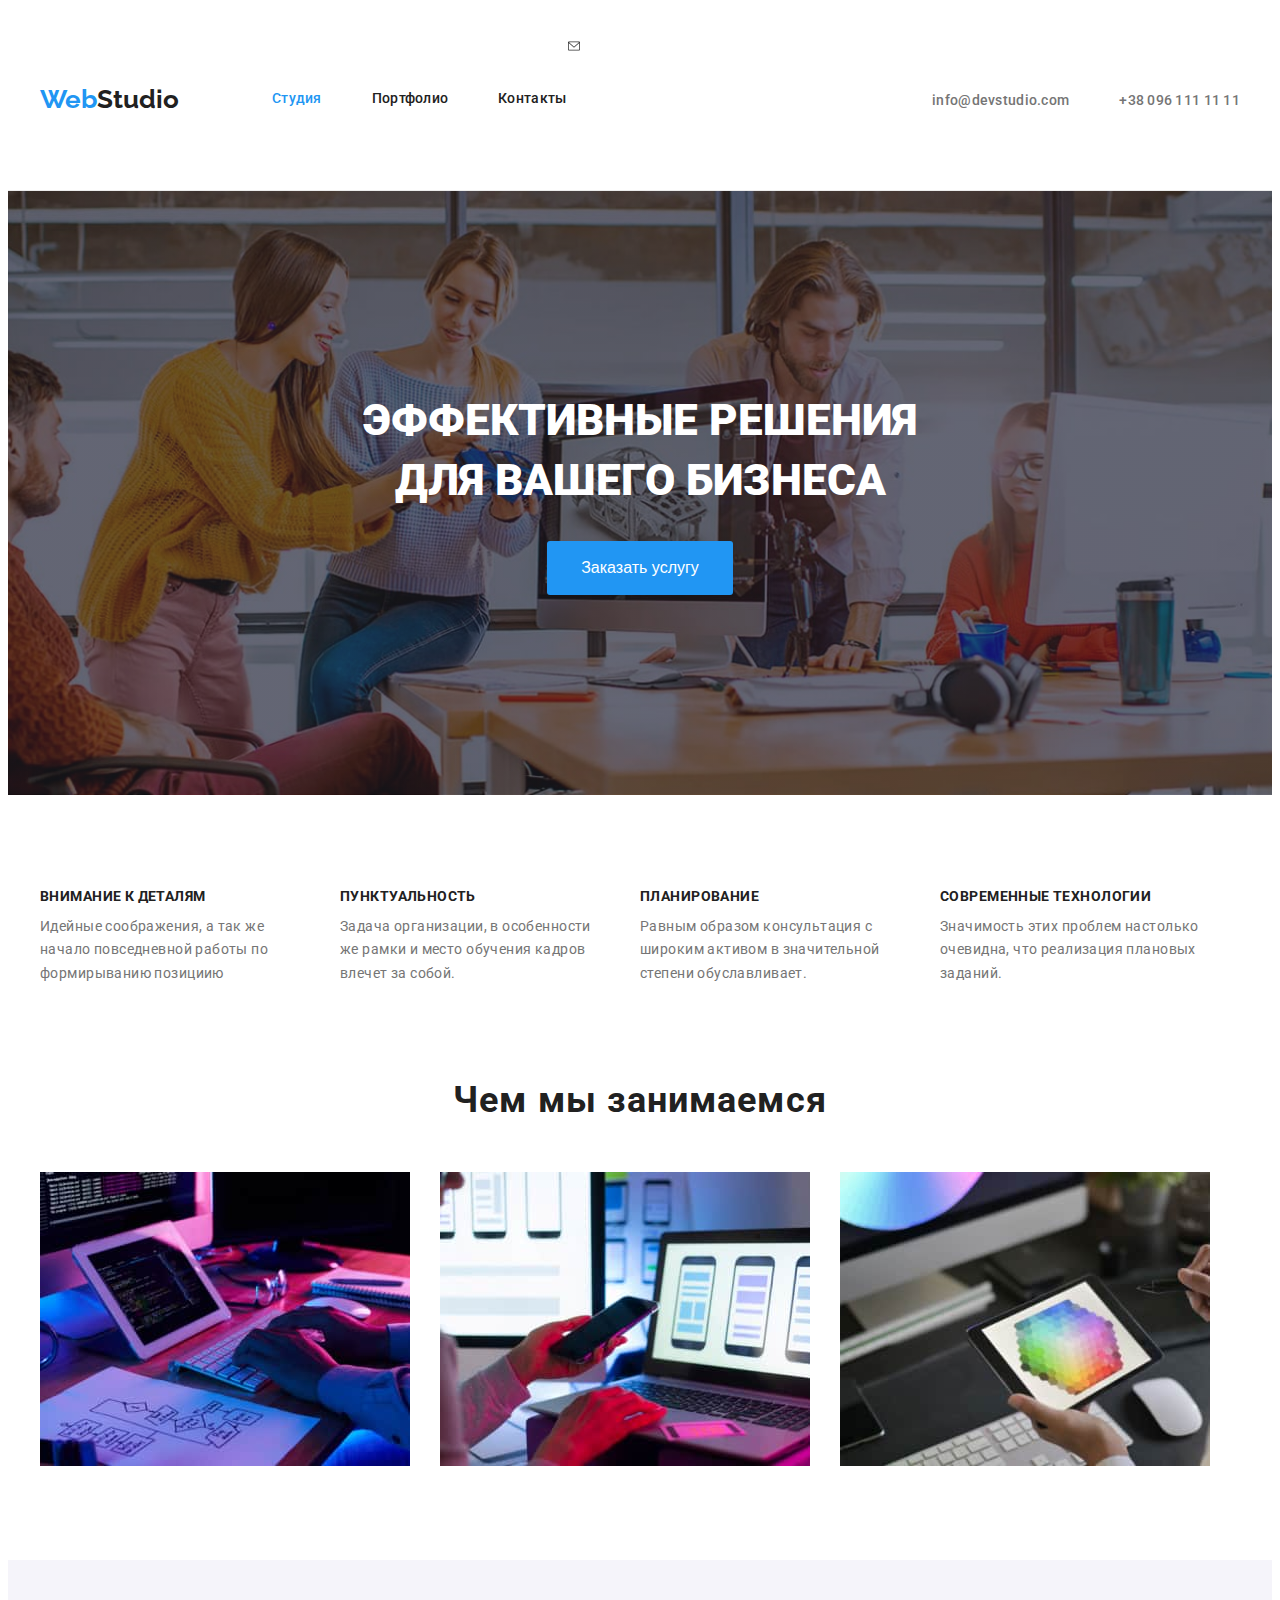
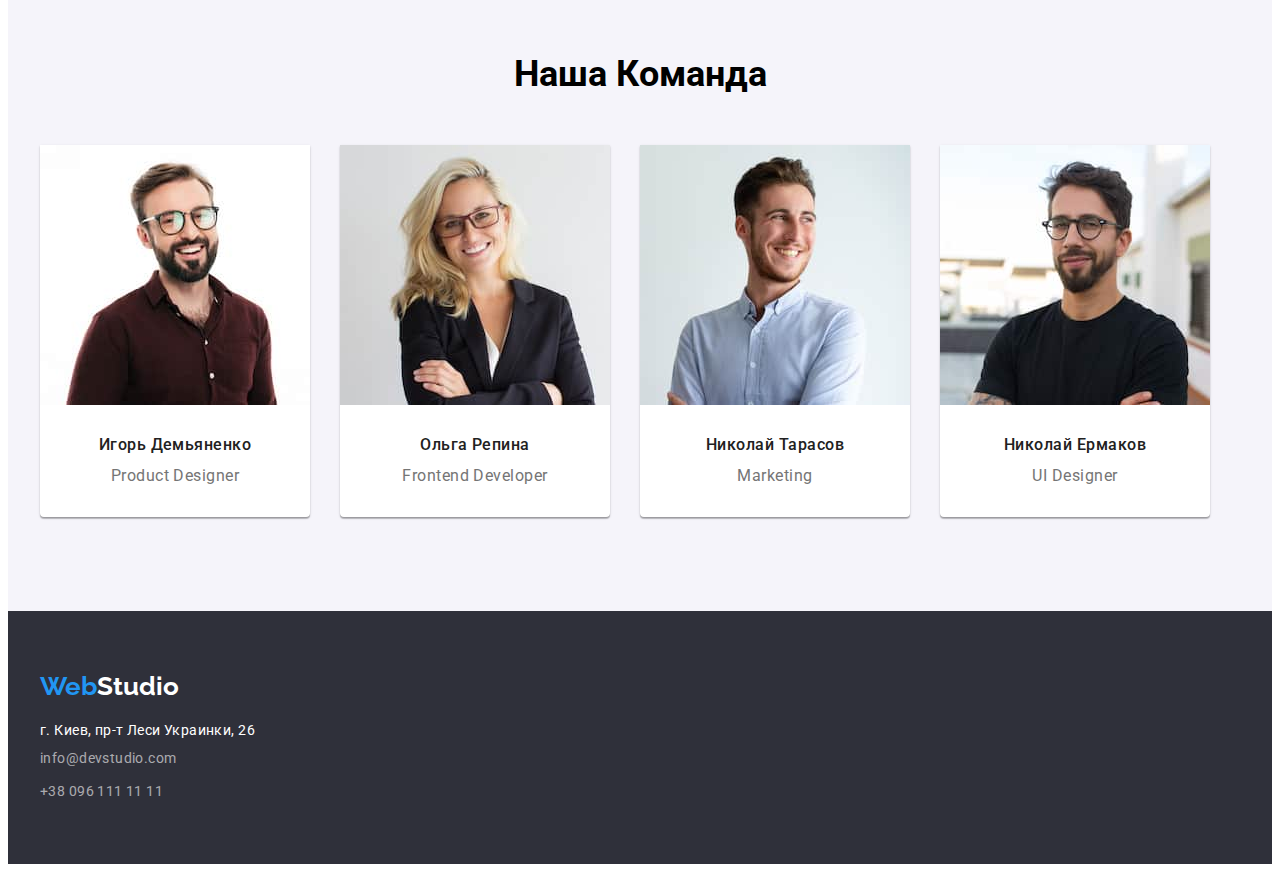
==== index.html @ efac3f24 "добавлен спрайт" ====
<!doctype html>
<html lang="en">
<head>
    <meta charset="UTF-8">
    <meta http-equiv="X-UA-Compatible" content="IE=edge">
    <link rel="stylesheet" href="https://cdnjs.cloudflare.com/ajax/libs/modern-normalize/1.1.0/modern-normalize.min.css" 
    integrity="sha512-wpPYUAdjBVSE4KJnH1VR1HeZfpl1ub8YT/NKx4PuQ5NmX2tKuGu6U/JRp5y+Y8XG2tV+wKQpNHVUX03MfMFn9Q==" crossorigin="anonymous" referrerpolicy="no-referrer" />
    <meta name="viewport" content="width=device-width, initial-scale=1.0">
    <link rel="preconnect" href="https://fonts.googleapis.com">
    <link rel="preconnect" href="https://fonts.gstatic.com" crossorigin>
    <link rel="preconnect" href="https://fonts.googleapis.com">
    <link rel="preconnect" href="https://fonts.gstatic.com" crossorigin>
    <link href="https://fonts.googleapis.com/css2?family=Raleway:wght@700&family=Roboto:wght@400;500;700;900&display=swap" rel="stylesheet">
    <!-- <link href="https://fonts.googleapis.com/css2?family=Raleway:wght@200&display=swap" rel="stylesheet"> -->
     <link rel="stylesheet" href="css/style.css"> 
    <title>Studio</title>
</head>
<body>
    <!-- Header -->
   
          <header class="header">
                <div class="container contacts-header" >
                <nav class="main-nav">
                   
                    <a class="web-studio" href="https://www.coherence.digital/"><span class="web">Web</span>Studio</a>
                
                    <ul class="site-nav">
                        <li class="item"><a class="text-studio" href="#">Студия</a></li>
                        <li class="item"><a class="text-portfolio" href="https://den4icguti.github.io/goit-markup-hw-04/portfolio.html">Портфолио</a></li>
                        <li class="item"><a class="contacts" href="#">Контакты</a></li>
                    </ul>
                   
                </nav>
                <svg class="mail">
                    <use class=""  href="./img/sprite.svg#icon-mail" width="16" height="12"></use>
                </svg>
                       <ul class="contacts-header">
                       
                       
                            <li class="item">
                                
                                <a class="mail-header" href="mailto:info@devstudio">info@devstudio.com</a></li>
                            <li class="item"><a class="tel-header" href="tel:+380961111111">+38 096 111 11 11</a></li>
                        </ul>
                 </div>
                      
            </header><!-- /Header -->
        
       
    <!-- Banner_content -->
    <main>
           <section class="banner">
                <div class="container">
                        <h1 class="banner__text">
                           Эффективные решения <br> для вашего бизнеса
                        </h1>
                       
                            <button class="btn-text-banner" type="button">Заказать услугу</button>
                        </div>
             </section>

           <!-- /Banner_content -->
    
            
       
      <!-- Features -->
         <section class="section" >
            <div class="container">
                <ul class="features">
                    <li class="description-item">
                        <h3 class="text-features">Внимание к деталям</h3>
                        <p class="description">
                           Идейные соображения, а так же начало повседневной работы по формирыванию позициию
                        </p>
                    </li>
                    <li  class="description-item">
                        <h3  class="text-features">Пунктуальность</h3>
                        <p class="description">
                            Задача организации, в особенности же рамки и место обучения кадров влечет за собой.
                        </p>
                    </li>
                    <li class="description-item" >
                        <h3 class="text-features"> Планирование </h3>
                        <p class="description">
                            Равным образом консультация с широким активом в значительной степени обуславливает.
                        </p>
                    </li>
                    <li  class="description-item">
                        <h3 class="text-features">Современные технологии</h3>
                        <p class="description">
                            Значимость этих проблем настолько очевидна, что реализация плановых заданий.
                        </p>
                    </li>
                </ul>
             </div>
         </section>
         
        
     
    
 <!-- /Features -->

            <!-- Works -->
                <section class=" section section-inner" >
                    <div class="container ">

                        <h2 class="technology">Чем мы занимаемся</h2>
                        <ul class="technology-inner">
                            <li class="item-technology"><img class="img-technology" src="./img/image/img_1.jpg" width="370" height="294" alt="application Development" title="Application Development"></li>
                            <li class="item-technology"><img class="img-technology" src="./img/image/img_2.jpg" width="370" height="294" alt="adaptation" title="Adaptation"></li>
                            <li class="item-technology"><img class="img-technology" src="./img/image/img_3.jpg" width="370" height="294" alt="design decoration" title="Design decoration"></li>
                        </ul>
    
                     </div>
                </section>
                   
                   
               

                <!-- Team__Work -->
                 <section class="inner-content section">
                     <div class="container">

                        <h2 class="our-team">
                            Наша Команда
                         </h2>
                         
                         <ul class="inner-team ">
                         
                             <li class="team"><img class="team-card" src="./img/image/works__team/img.jpg" width="270"  height="260" alt="" title="Игорь Демьяненко">
                                <div class="item-work">
                                    <h3 class="name-developer">
                                        Игорь Демьяненко
                                    </h3>
                                       
                                     <p class="position">
                                          Product Designer
                                      </p>
                                </div>
                                
                             </li>

                             <li  class="team">
                                 <img class="team-card" src="./img/image/works__team/img_1.jpg" width="270" height="260" alt="" title="Ольга Репина">
                                 <div class="item-work">
                                    <h3 class="name-developer">
                                        Ольга Репина
                                     </h3>
                                     <p class="position">
                                         Frontend Developer
                                     </p>
                                 </div>
                                 
                             </li>

                             <li  class="team">
                                 <img class="team-card" src="./img/image/works__team/img_2.jpg" width="270" height="260" alt="Николай Тарасов" title="Николай Тарасов">
                                 <div class="item-work">
                                    <h3 class="name-developer">
                                        Николай Тарасов
                                      </h3>
                                      <p class="position">
                                          Marketing
                                      </p>
                                 </div>
                                 
                             </li>
                             
                             <li  class="team">
                                 <img class="team-card" src="./img/image/works__team/img_3.jpg" width="270" height="260"  alt="Николай Ермаков" title="Николай Ермаков">
                                 <div class="item-work">
                                    <h3 class="name-developer">
                                        Николай Ермаков
                                     </h3>
                                     <p class="position">
                                         UI Designer
                                     </p>
                             
                                 </div>
                                 
                             </li>
                         </ul>

                     </div>
                    
                 </section>
                
          </main>
 <!-- /Works -->

    <!-- footer -->
   
        <footer class="footer section-footer">
            <div class="container">
            
            <a  class="web-studio-footer" href="https://www.coherence.digital/"><span class="web">Web</span>Studio</a>
               
             <address class="address">
                <a class="inner-address" href="https://goo.gl/maps/U2Tdcyb7d477dYDr9"> г. Киев, пр-т Леси Украинки, 26</a>
                   <a class="mail-footer" href="mailto:info@devstudio.com">info@devstudio.com</a>
              
               <a class="tel-footer" href="tel:+380961111111">+38 096 111 11 11</a>
            </address>
        </div>
        </footer> <!-- /footer -->
    
 

        
  
</body>
</html>
---- css/style.css ----
body{

    font-family:  'Roboto',sans-serif;
   
    background-color:#fff;
}
h1,
h2,
h3,
p,
ul{
    margin: 0;
    padding: 0;
   
}

:root{
    --black: #212121;
    --white:#FFFFFF;
    --grey: #757575;
    --blue:#2196F3;
    --black-grey: #2F303A;

    --presentation-set: 30px;
}

li{
    list-style-type: none;
    padding: 0;
    margin: 0;
    
}
.section-footer{
    padding-top: 60px;
    padding-bottom: 60px;
}
.section{
    padding-top: 94px;
    padding-bottom: 94px;
}
/* Header */



.container{
 width: 1200px;
 margin: 0 auto ;
 padding-left: 15px;
 padding-right: 15px;
 
 } 

 .header{
    border-bottom:  1px solid #ECECEC ;
 }
 
.web-studio{
   
    display: block;
    padding-top: 25px;
    padding-bottom: 24px;

    margin-right: 93px;
    font-family: 'Raleway',sans-serif;
    font-style: normal;
    font-weight: bold;
    font-size: 26px;
    line-height:1.19;
    color: var(--black);
    text-decoration: none;

   
  
}

.web{
    color: var(--blue);
}


  
 .site-nav{
     display: flex;
    
 }

 .main-nav{
    display: flex;
    align-items: center;
}

  
   /* очищает крайнюю геометрию */
  
   .item:last-child{
    margin-right: 0;
}

  
.text-studio{
    display: block;
    padding-top: 32px;
    padding-bottom: 32px;

   
    font-style: normal;
    font-weight: 500;
    font-size: 14px;
    line-height: 1.14;
    letter-spacing: 0.02em;
    color: var(--blue);
  
    text-decoration: none;
}

.text-portfolio{
    
    display: block;
    padding-top: 32px;
    padding-bottom: 32px;
   
    font-style: normal;
    font-weight: 500;
    font-size: 14px;
    line-height: 1.14;
    letter-spacing: 0.02em;
    color: var(--black);

    text-decoration: none;

}

.text-portfolio:hover{
    color: var(--blue);
}
.contacts{
    display: block;
    padding-top: 32px;
    padding-bottom: 32px;
 
    font-style: normal;
    font-weight: 500;
    font-size: 14px;
    line-height: 1.14;
    letter-spacing: 0.02em;
    color: var(--black);

    text-decoration: none;
}
   
   .contacts:hover{
    color: var(--blue);
   }
  /* contacts-header */
 


  .contacts-header{
      display: flex;
      align-items: center;
      margin-left:  auto;
     
      
}

.item{
    margin-right: 50px;
}
  
   
       
   .mail{
       display: block;
       fill: #303030;
       padding-top: 32px;

   }

  .mail-header{
    
    font-style: normal;
    font-weight: 500;
    font-size: 14px;
    line-height: 1.14;
    letter-spacing: 0.02em;
    
    text-decoration: none;

    color:var(--grey);
}
    
    .mail-header:hover{
        color: var(--blue);
    }
    
    
    .tel-header{
        
        font-style: normal;
        font-weight: 500;
        font-size: 14px;
        line-height: 1.14;
        letter-spacing: 0.02em;
    
        text-decoration: none;
    
         color: var(--grey);
         
    }
    
    
    .tel-header:hover{
        color: var(--blue);
    }
    


/* Page-1/index.html */

/* banner */
.banner{

padding-top: 200px;
padding-bottom: 200px;
background-image: radial-gradient(rgba(47, 48, 58, 0.4),rgba(47, 48, 58, 0.4)),
     url(/img/baground-hero/hero.jpg);
    
  /* max-width: 1600; */
  background-size: cover;
  background-position: center;
  background-repeat: no-repeat;

 }

 .banner__text{
    
    font-size: 44px;
    font-weight: 900;
    line-height:1.36;
    text-align: center;
    text-transform: uppercase;
    
    color: var(--white);

}



.btn-text-banner{

 font-size: 16px;
  line-height: 1.87;
 
  cursor: pointer;
  color: var(--white);
  background: #2196F3;
  display: block;
  margin: auto;
  margin-top: 30px;
  /* text */
  padding: 10px 32px;

  /* btn */
   border-color: transparent;
   border-radius: 3px;

  
}

.btn-text-banner:hover, .btn-text-banner:focus
{
    background: #188CE8;
    color: var(--white);
    
}
/* /banner */

/* feature */

.features{
    display: flex;
}

.description-item{
    margin-right: 30px;
    width: 270px;
   
}

.description-item:last-child{
    margin-right: 0;
    
}

.inner-content{
    background:  #F5F4FA;
}

.text-features{
   
    font-style: normal;
    font-weight: bold;
    font-size: 14px;
    line-height: 1.14;
    letter-spacing: 0.03em;
    text-transform: uppercase;
    color: var(--black);

   }

.description{
    font-style: normal;
    font-size: 14px;
    line-height: 1.7;

    letter-spacing: 0.03em;

    color: var(--grey);

    margin-top: 10px;
}




.technology{
    margin-bottom: 50px;
    font-style: normal;
    font-weight: bold;
    font-size: 36px;
    line-height: 1.16;
    text-align: center;
    
    letter-spacing: 0.03em;

    color: var(--black);
}

.section.section-inner{
    padding-top: 0px;
}

.item-technology:last-child{
    margin-right: 0;
}

.img-technology{
    display: block;
}

.technology-inner{
    display: flex;
   

}

.item-technology{

margin-right: 30px;
}



/* /feature */



.inner-team{
    display: flex;
    
}

.inner-team .team{
    margin-right: 30px;
    background-color: #ffff;
    border-radius: 5px;
    box-shadow: 0px 1px 3px rgba(0, 0, 0, 0.12), 0px 1px 1px rgba(0, 0, 0, 0.14), 0px 2px 1px rgba(0, 0, 0, 0.2);
    border-radius: 0px 0px 4px 4px;
}


.team:last-child{
    margin-right: 0px;
   
}


.team-card{
    display: block;

    
}

.our-team{
   
  margin-bottom: 50px;
   font-style: normal;
    font-weight: bold;
    font-size: 36px;
    line-height: 1.16;
    text-align: center;

   
}


.name-developer{

    margin-bottom: 10px;
  
   width: 270px;
   
   font-style: normal;
    font-weight: 500;
    font-size: 16px;
    line-height: 1.3;
    text-align: center;
    letter-spacing: 0.03em;

    color: var(--black);
   
}

.item-work{
    padding-top: 30px;
    padding-bottom: 30px;
    
}

.position{
    
  font-style: normal;
    font-weight: normal;
    font-size: 16px;
    line-height: 1.3;
    text-align: center;
    letter-spacing: 0.03em;

  color: var(--grey);

}
/* /Team Work */
/* page-1/index.html */

.footer{
  background: var( --black-grey);
}

.web-studio-footer{
    font-family: 'Raleway',sans-serif;
    font-style: normal;
    font-weight: bold;
    font-size: 26px;
    line-height:1.19;

    color: var(--white);
    text-decoration: none;
    
   display: block;

   padding-bottom: 20px;
  
}



.address{

    font-style: normal;
    font-weight: normal;
    font-size: 14px;
    line-height: 1.16;
    letter-spacing: 0.03em;

    text-decoration: none;

    color: var(--white);
  
}




.inner-address{
    
    font-style: normal;
    font-weight: normal;
    font-size: 14px;
    line-height: 1.16;
    letter-spacing: 0.03em;

    text-decoration: none;

    color: var(--white);
}
.mail-footer{
     display: block;

    margin-top: 9px;

   text-decoration: none;
    font-size: 14px;
    line-height: 1.71;
    letter-spacing: 0.03em;
    color: rgba(255, 255, 255, 0.6);

}

.mail-footer:hover{
  color: var(--white);
}


.tel-footer{
    display: block;
    margin-top: 9px;
    
   font-style: normal;
   font-weight: normal;
   font-size: 14px;
   line-height:1.71;
   text-decoration: none;
   letter-spacing: 0.03em;
    color: rgba(255, 255, 255, 0.6);

}

.tel-footer:hover{
    color: var(--white);
}


/* Page-2 /Portfolio.html */


.text-portfolio-page-second{
    display: block;
    padding-top: 32px;
    padding-bottom: 32px;
   
   
    font-style: normal;
    font-weight: 500;
    font-size: 14px;
    line-height: 1.14;
    letter-spacing: 0.02em;
    color: var(--blue);
    text-decoration: none;
}



.text-studio-page-second{
    display: block;
    padding-top: 32px;
    padding-bottom: 32px;

   
    font-style: normal;
    font-weight: 500;
    font-size: 14px;
    line-height: 1.14;
    letter-spacing: 0.02em;
    color: var(--black);
  
    text-decoration: none;
}


.text-studio-page-second:hover{
    color: var(--blue);
}

/* Buttons
========= */
.buttons-group{
 display: flex;
 
 margin-bottom: 50px;
 
}


.section .btn-section{
    padding-top: 94px;
    padding-bottom: 0px;
}

 .btn-item{

 margin-left:8px;
 justify-content: center;

}

.btn-item:last-child{
    margin-left: 8px;
}

 .btn-item:first-child{
     margin-left: 0px;
 }

 
.btn-all{
    background: var(--blue);
    border-radius: 4px;
    padding: 6px 22px;
    border: transparent;
/* Text */

font-style: normal;
font-weight: 500;
font-size: 16px;
line-height: 1.6;
text-align: center;
letter-spacing: 0.03em;
color: var(--white);
}

.visually-hidden {
    position: absolute;
    width: 1px;
    height: 1px;
    margin: -1px;
    padding: 0;
    overflow: hidden;
    border: 0;
    clip: rect(0 0 0 0)
  }

.buttons{
    background:  #F5F4FA;
    border-radius: 4px;
    cursor: pointer;
    padding: 6px 22px;

    border: transparent;


    /* Text */

    
    font-style: normal;
    font-weight: 500;
    font-size: 16px;
    line-height: 1.6;

    letter-spacing: 0.03em;

    color: var(--black);
}

.buttons:hover{
color: var(--white);
background: var(--blue);
border-radius: 4px;
}

/* Presentation/ Portfolio 
================= */
.presentation{
  
display: flex;
flex-wrap: wrap;


margin-left: calc(-1 * var(--presentation-set));
margin-top: calc(-1 * var(--presentation-set));




/* padding-bottom: 94px; */
}

.presintation-item{
   
   flex-basis: calc(100% /  var(--presentation-set) );

   margin-left: var(--presentation-set);
   margin-top:   var(--presentation-set);
 

  
}

.presintation-item:hover{
 box-shadow: 0px 1px 1px rgba(0, 0, 0, 0.12), 0px 4px 4px rgba(0, 0, 0, 0.06), 1px 4px 6px rgba(0, 0, 0, 0.16);
}

    
  
.inner-text-present{
     padding-top: 20px;
    padding-bottom: 20px;
    padding-left: 24px;
    padding-right: 24px;

    
    border: 1px solid #EEEEEE; 

    border-top: 1px solid  #EEEEEE;
    
}


.text-heading-present{
 
    font-style: normal;
    font-weight: bold;
    font-size: 18px;
    line-height: 1.5;
    letter-spacing: 0.06em;
     
     color: var(--black);
}

    .cards-portfolio{
        display: block;
    }
.discription-text-present{


   font-style: normal;
    font-size: 16px;
    line-height: 1.3;
    letter-spacing: 0.03em;
    
    color: var(--grey);

     margin-top: 4px; 


    

    
}

.link-presentation{
 text-decoration: none;
   width: 370px;
  
}
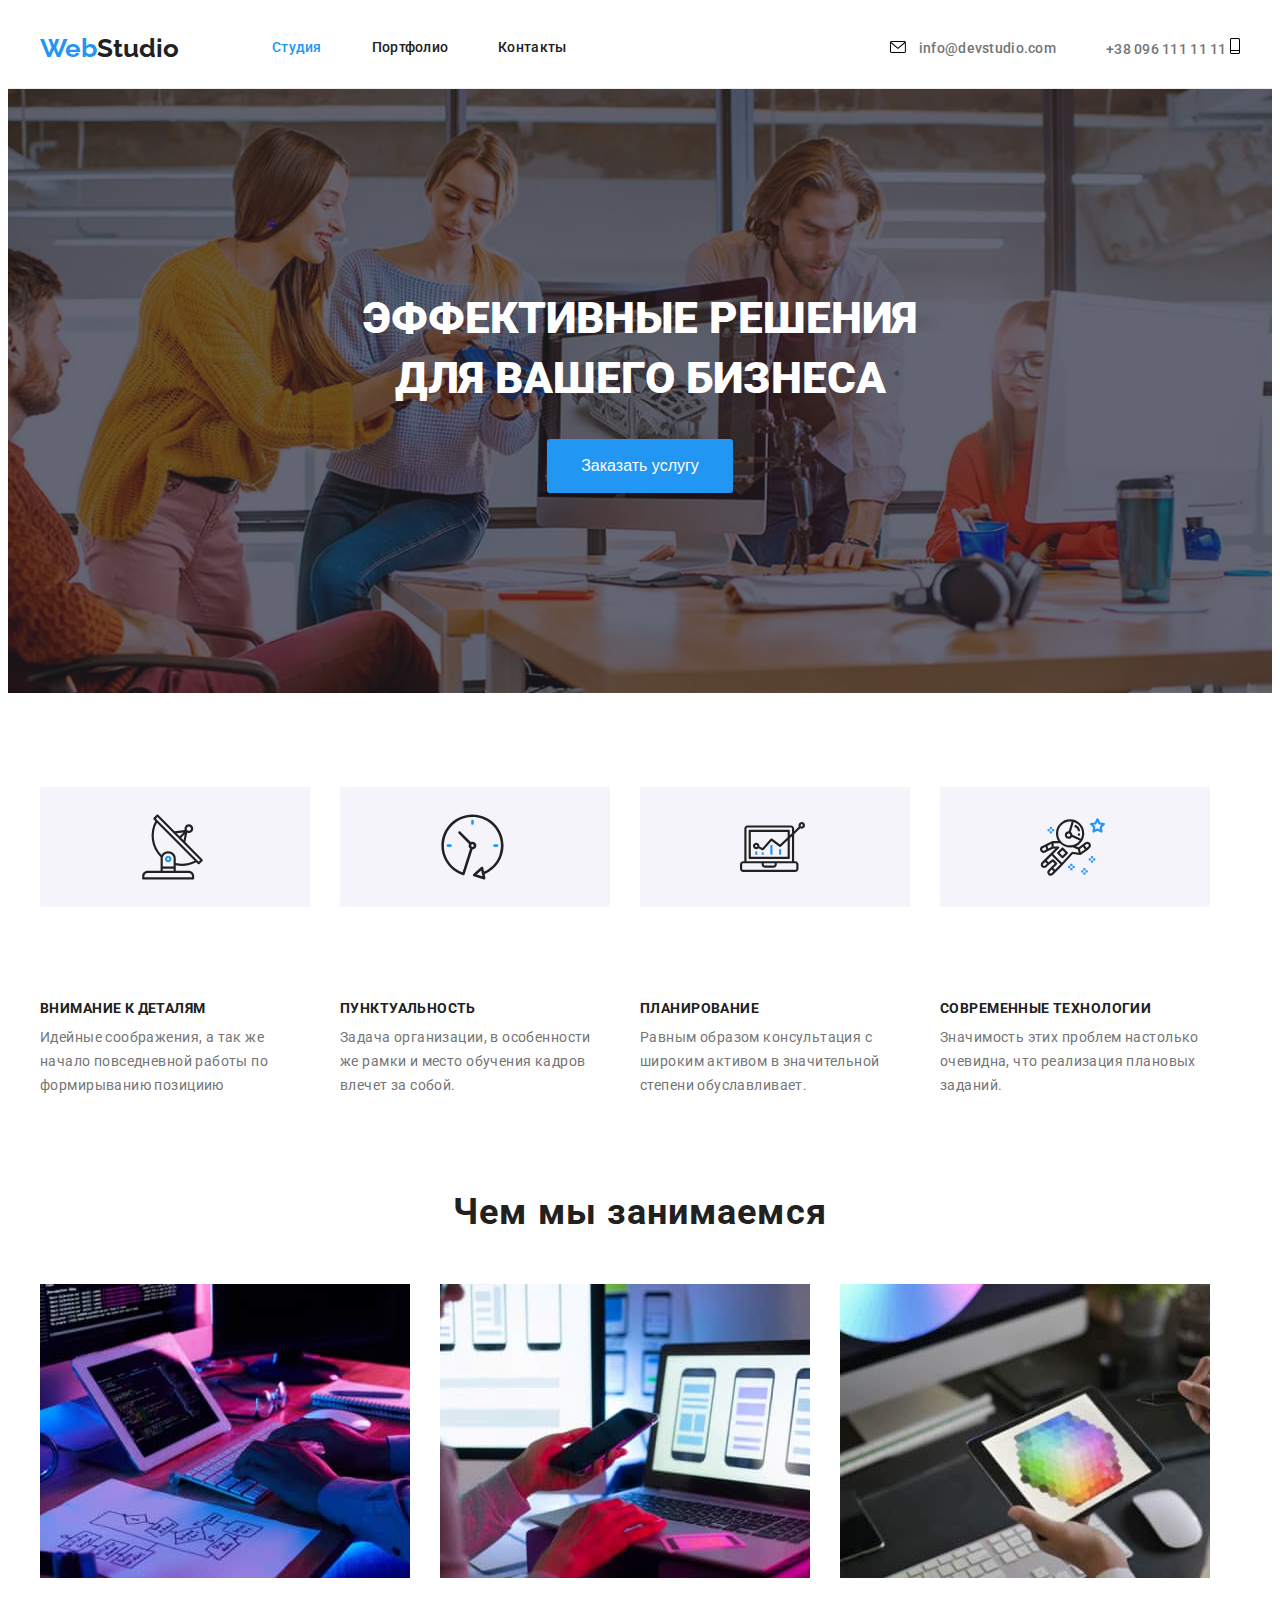
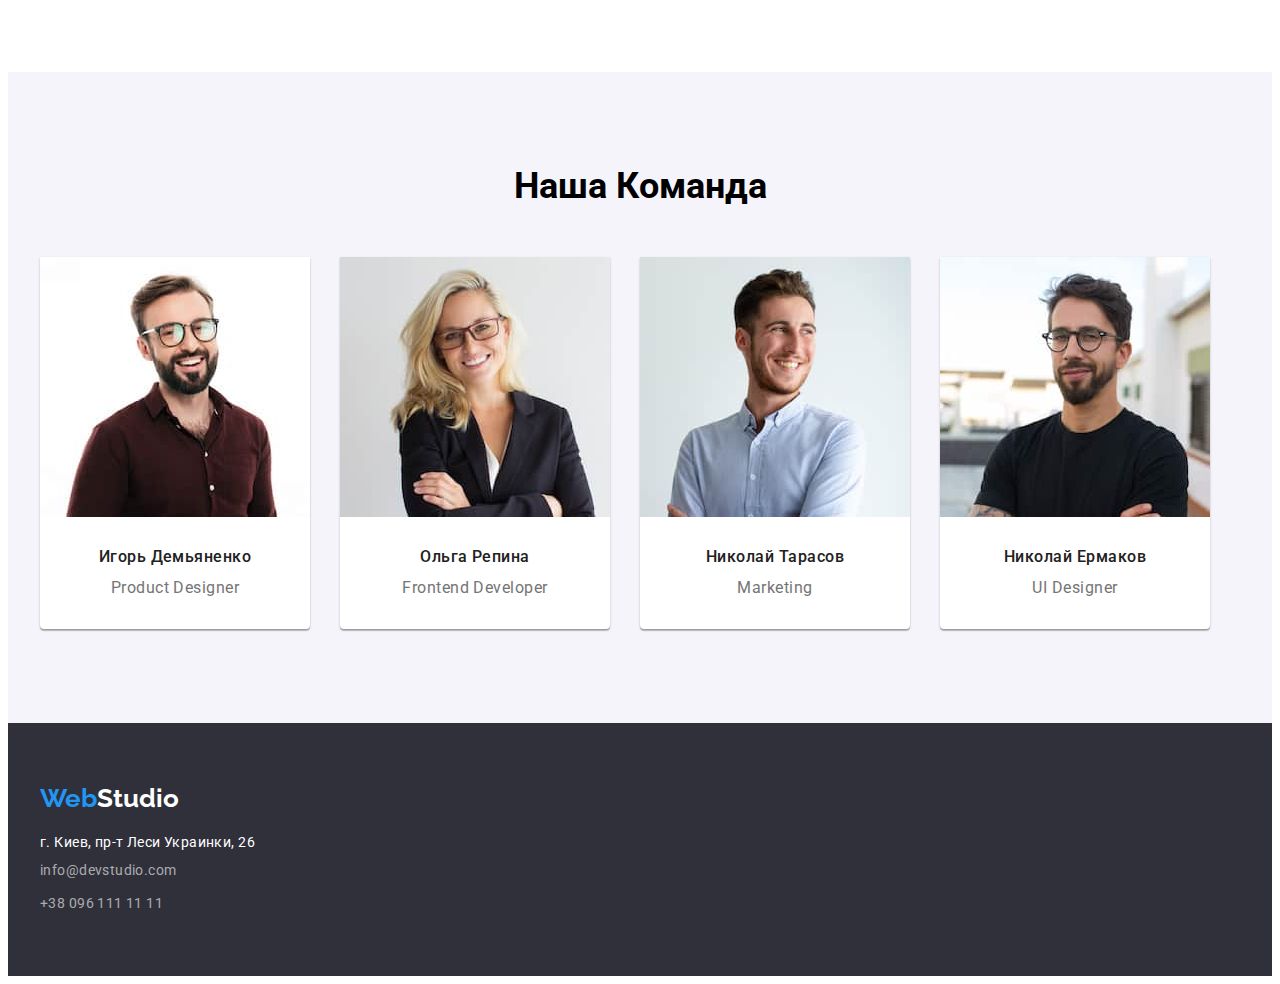
==== commit 26c774f6: "добавлены иконки на две секции" ====
--- a/index.html
+++ b/index.html
@@ -31,16 +31,24 @@
                     </ul>
                    
                 </nav>
-                <svg class="mail">
-                    <use class=""  href="./img/sprite.svg#icon-mail" width="16" height="12"></use>
-                </svg>
+                
                        <ul class="contacts-header">
-                       
-                       
-                            <li class="item">
-                                
-                                <a class="mail-header" href="mailto:info@devstudio">info@devstudio.com</a></li>
-                            <li class="item"><a class="tel-header" href="tel:+380961111111">+38 096 111 11 11</a></li>
+                       <li class="item">
+                             
+                                <a class="mail-header" href="mailto:info@devstudio">
+                                    
+                                    <svg class="icon-mail" width="16" height="12">
+                                        <use href="./img/spraits.svg#icon-mail"></use>
+                                     </svg>
+                                    
+                                    info@devstudio.com</a>
+                            </li>
+                            <li class="item"><a class="tel-header" href="tel:+380961111111">+38 096 111 11 11
+                                <svg class="smart" width="10" height="16">
+                                    <use href="./img/spraits.svg#smart"></use>
+                                 </svg>
+                            </a>
+                        </li>
                         </ul>
                  </div>
                       
@@ -64,6 +72,34 @@
             
        
       <!-- Features -->
+
+      <section class="section section-features">
+          <div class="container">
+            <ul class="features-icon">
+                <li class="item-icon">
+                    <svg class="icons-features" width="65" height="70">
+                        <use href="./img/spraits.svg#antenna"></use>
+                     </svg>
+                </li>
+                <li class="item-icon">
+                    <svg class="icons-features"  width="65" height="70">
+                        <use class="icons-features" href="./img/spraits.svg#clock"></use>
+                     </svg>
+                </li>
+                <li  class="item-icon">
+                    <svg class="icons-features" width="65" height="70">
+                        <use href="./img/spraits.svg#diagram"></use>
+                     </svg>
+                </li>
+                <li  class="item-icon">
+                    <svg class="icons-features" width="65" height="70">
+                        <use href="./img/spraits.svg#astronaut"></use>
+                     </svg>
+                </li>
+            </ul>
+          </div>
+
+      </section>
          <section class="section" >
             <div class="container">
                 <ul class="features">
--- a/css/style.css
+++ b/css/style.css
@@ -38,6 +38,7 @@
     padding-top: 94px;
     padding-bottom: 94px;
 }
+
 /* Header */
 
 
@@ -167,7 +168,24 @@
     margin-right: 50px;
 }
   
-   
+   .icon-mail{
+ 
+    margin-right: 10px;
+
+    
+    }
+
+   .icon-mail:hover{
+       fill:  #2196F3;
+   }
+
+   .icon-phfone{
+       margin-right: 10px;
+   }
+
+
+
+  
        
    .mail{
        display: block;
@@ -207,6 +225,7 @@
          color: var(--grey);
          
     }
+    
     
     
     .tel-header:hover{
@@ -276,6 +295,51 @@
 /* /banner */
 
 /* feature */
+
+.section.section-features{
+    padding-top: 94px;
+    padding-bottom: 0px;
+}
+
+.features-icon{
+    display: flex;
+    
+  
+}
+
+.item-icon{
+   width: 270px;
+   height: 120px;
+   margin-right: 30px;
+   background-color:#F5F4FA;
+ 
+
+  }
+
+.icons-features{
+  margin-right: 100px;
+  margin-left: 100px;
+  margin-top: 25px;
+  margin-bottom: 25px;
+}
+
+.item-icon:last-child{
+    margin-right: 0px;
+}
+
+.clock-icon{
+  margin-right: 102px;
+  margin-left: 102px;
+  margin-top: 25px;
+  margin-bottom: 25px;
+}
+
+.icon-diagram{
+    margin-right: 102px;
+    margin-left: 102px;
+    margin-top: 25px;
+    margin-bottom: 25px;
+}
 
 .features{
     display: flex;
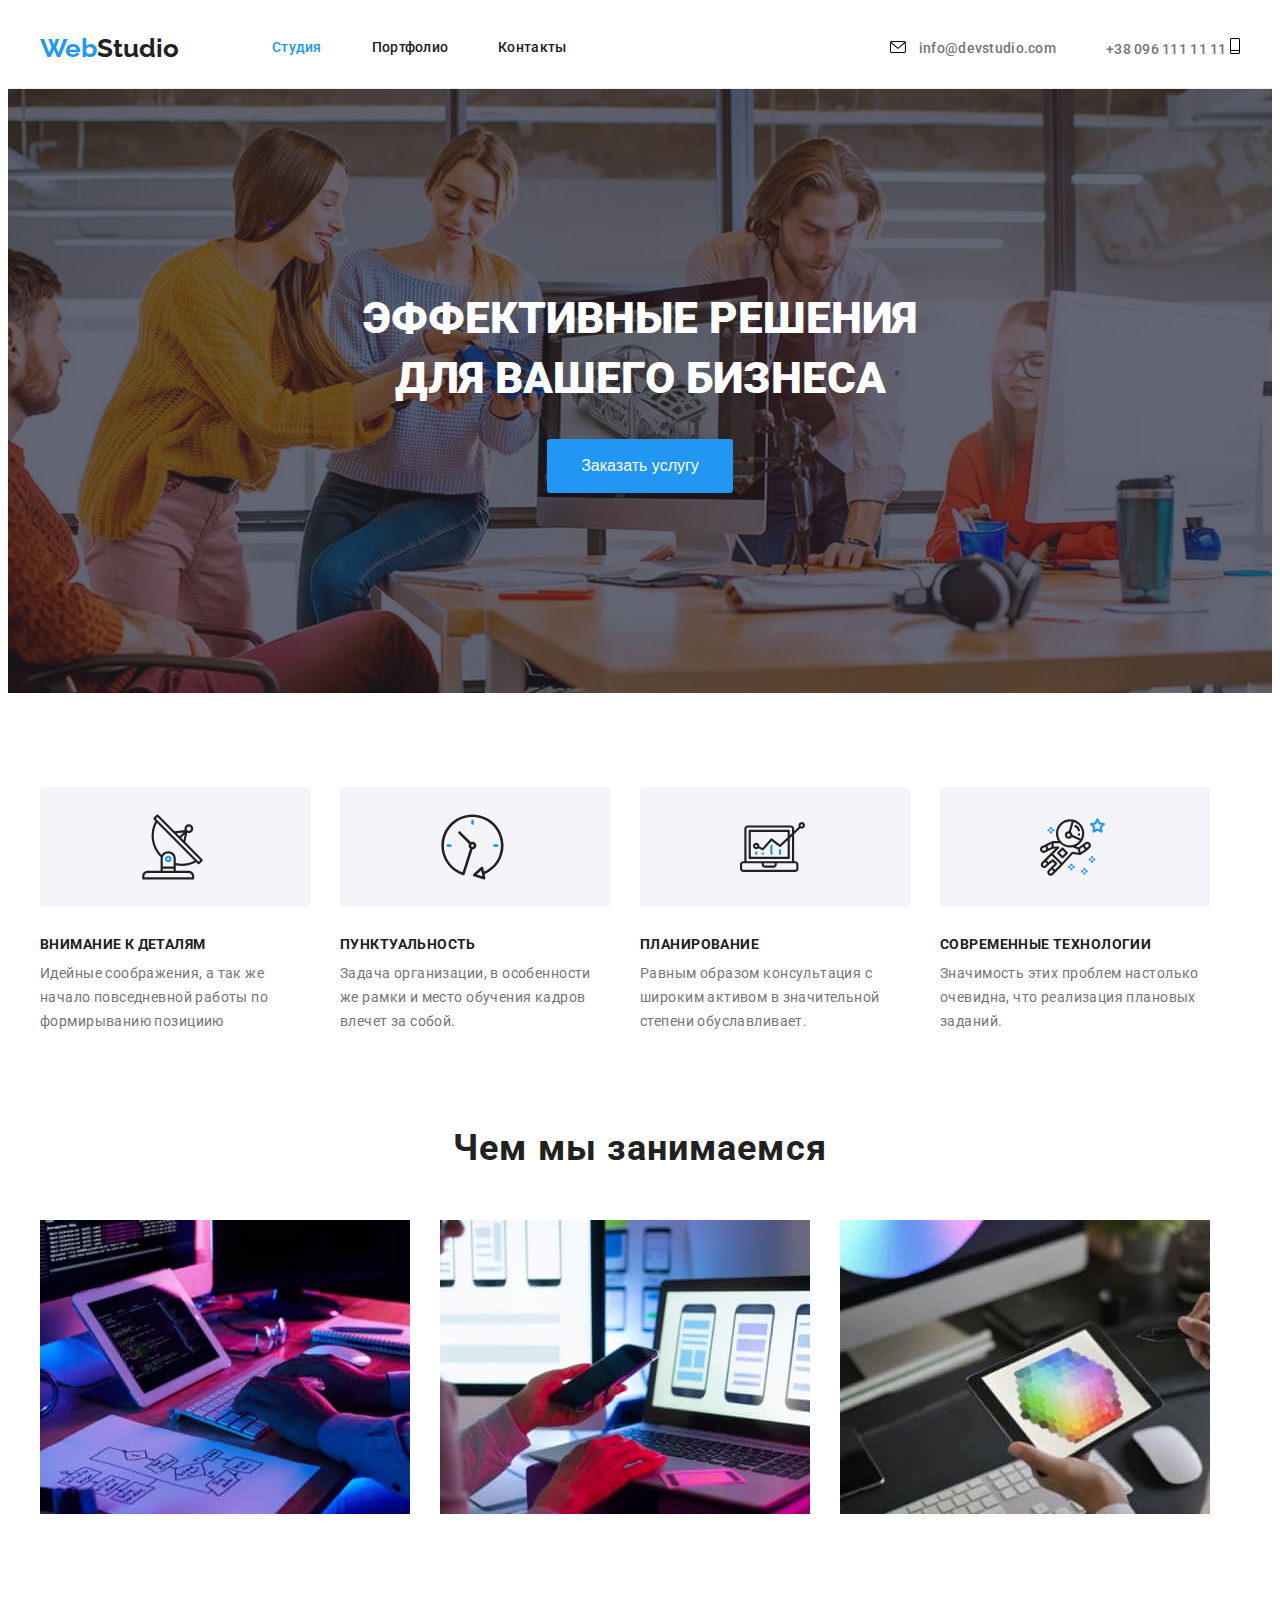
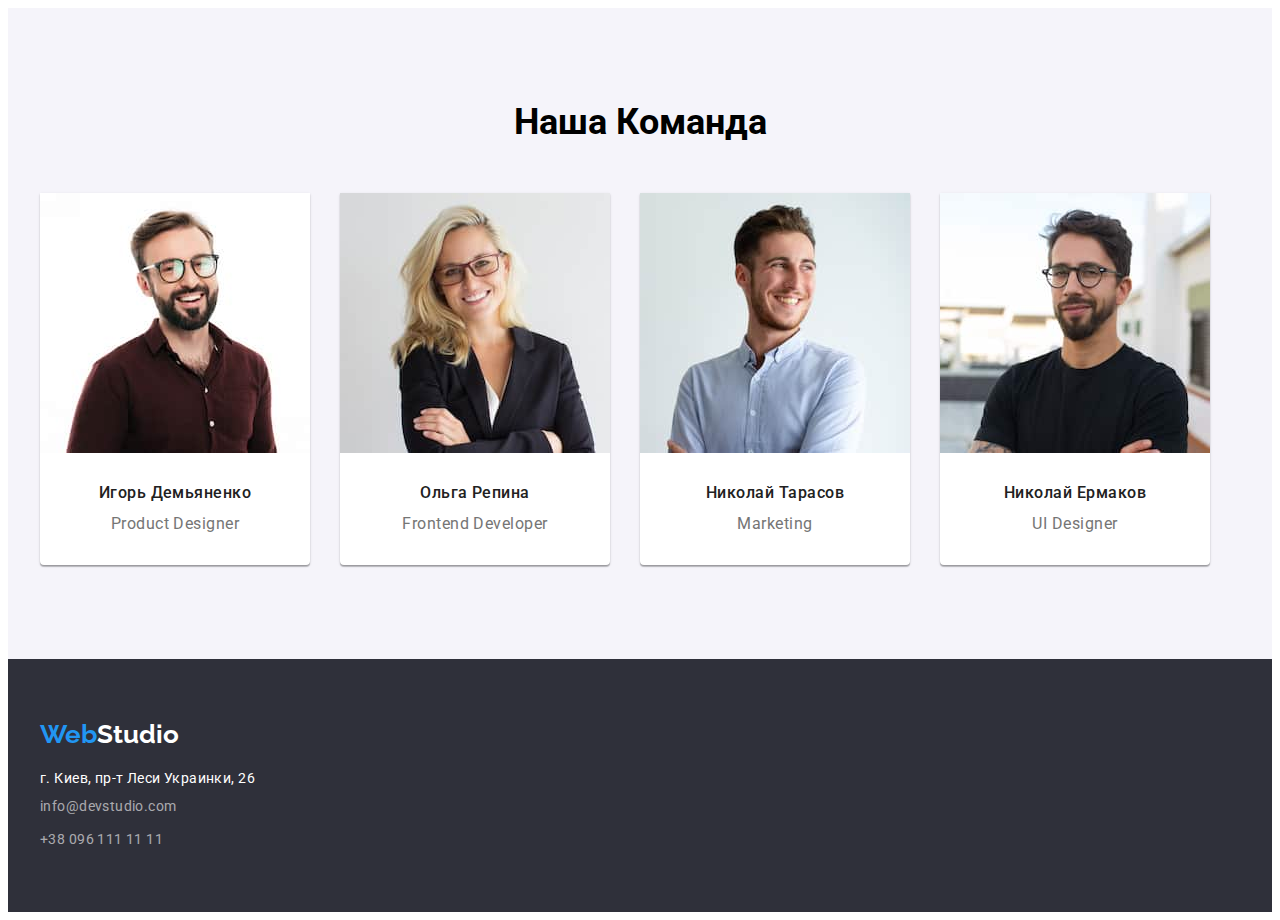
==== commit af2be859: "выполнено позиционирование элементов во второй секции" ====
--- a/index.html
+++ b/index.html
@@ -73,7 +73,7 @@
        
       <!-- Features -->
 
-      <section class="section section-features">
+      <section class="section ">
           <div class="container">
             <ul class="features-icon">
                 <li class="item-icon">
@@ -99,8 +99,8 @@
             </ul>
           </div>
 
-      </section>
-         <section class="section" >
+      <!-- </section>
+         <section class="section" > -->
             <div class="container">
                 <ul class="features">
                     <li class="description-item">
--- a/css/style.css
+++ b/css/style.css
@@ -303,8 +303,6 @@
 
 .features-icon{
     display: flex;
-    
-  
 }
 
 .item-icon{
@@ -312,9 +310,9 @@
    height: 120px;
    margin-right: 30px;
    background-color:#F5F4FA;
- 
-
-  }
+   border-radius: 4px;
+   margin-bottom: 30px;
+ }
 
 .icons-features{
   margin-right: 100px;
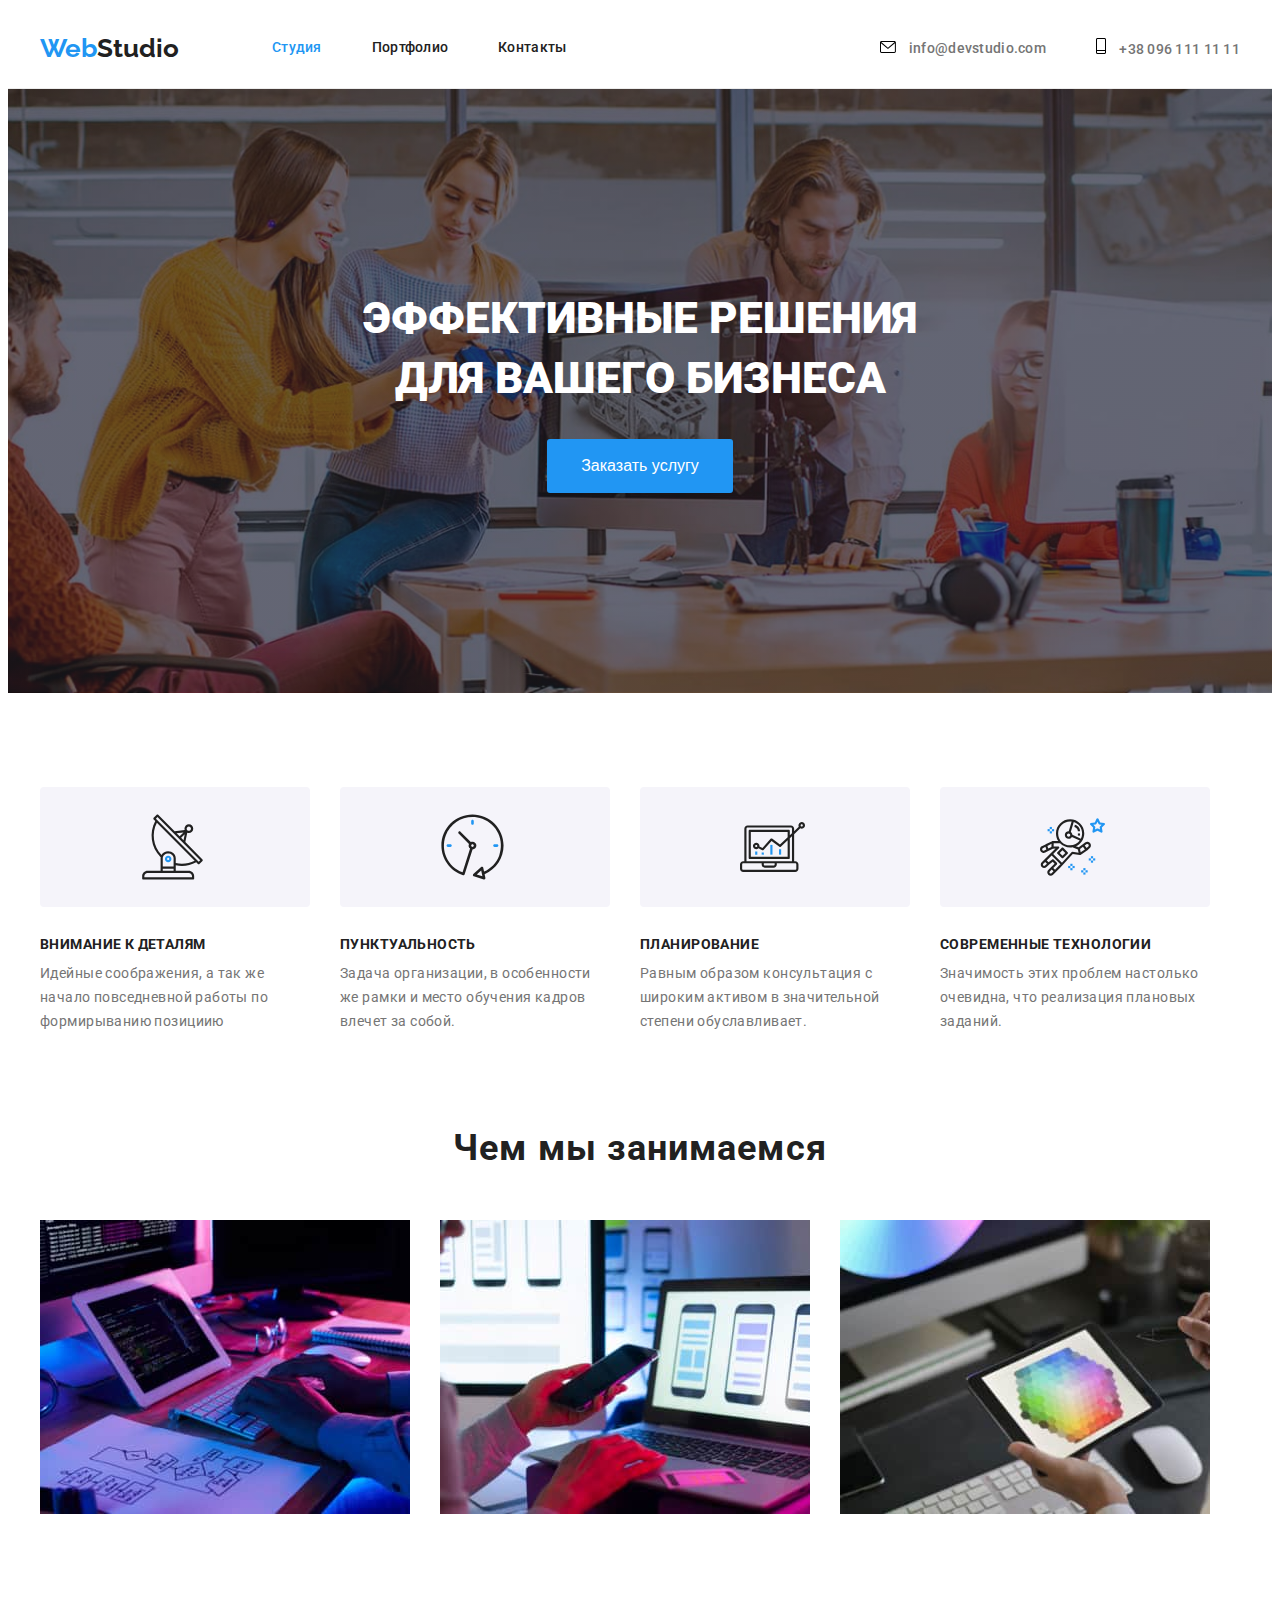
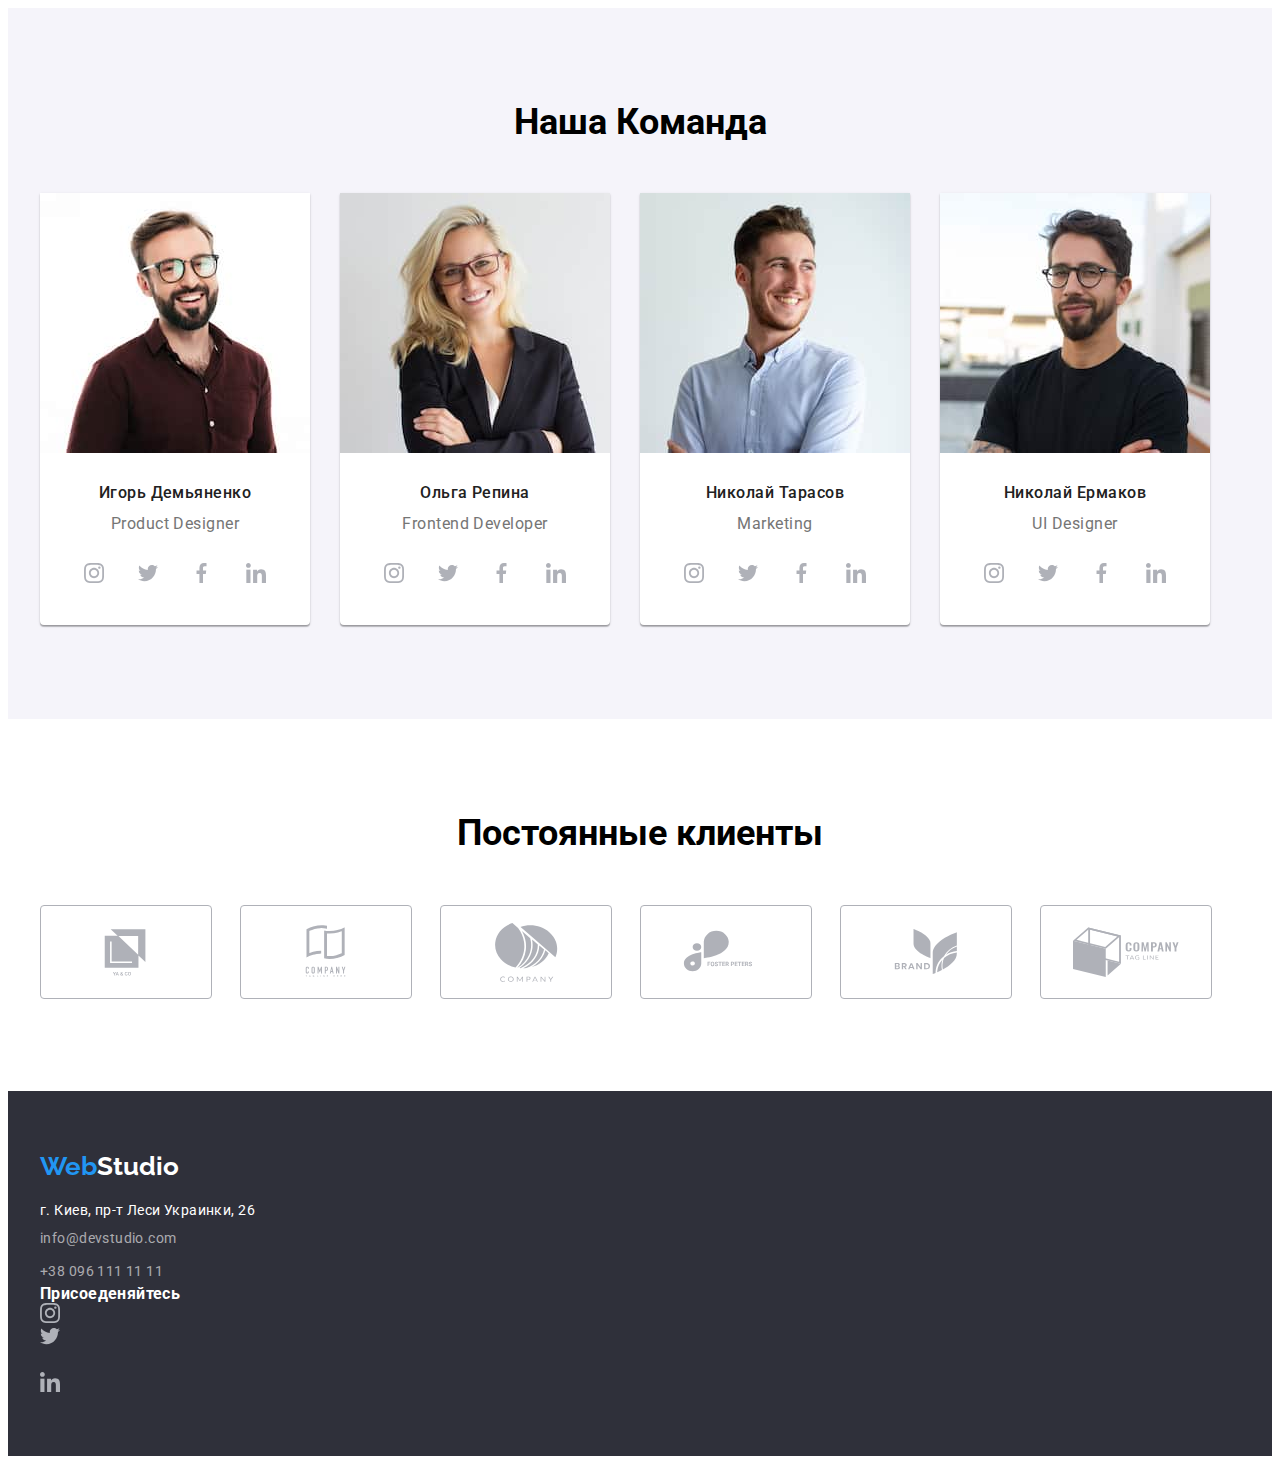
==== commit ca083bc1: "добавлены иконки на весь контент" ====
--- a/index.html
+++ b/index.html
@@ -37,17 +37,17 @@
                              
                                 <a class="mail-header" href="mailto:info@devstudio">
                                     
-                                    <svg class="icon-mail" width="16" height="12">
+                                    <svg class="icon-right" width="16" height="12">
                                         <use href="./img/spraits.svg#icon-mail"></use>
                                      </svg>
                                     
                                     info@devstudio.com</a>
                             </li>
-                            <li class="item"><a class="tel-header" href="tel:+380961111111">+38 096 111 11 11
-                                <svg class="smart" width="10" height="16">
+                            <li class="item"><a class="tel-header" href="tel:+380961111111">
+                                <svg  class="icon-right" width="10" height="16">
                                     <use href="./img/spraits.svg#smart"></use>
                                  </svg>
-                            </a>
+                                 +38 096 111 11 11</a>
                         </li>
                         </ul>
                  </div>
@@ -83,7 +83,7 @@
                 </li>
                 <li class="item-icon">
                     <svg class="icons-features"  width="65" height="70">
-                        <use class="icons-features" href="./img/spraits.svg#clock"></use>
+                        <use  href="./img/spraits.svg#clock"></use>
                      </svg>
                 </li>
                 <li  class="item-icon">
@@ -172,6 +172,38 @@
                                      <p class="position">
                                           Product Designer
                                       </p>
+                                     <ul class="social-set">
+                                         <li class="item-social">
+                                             <a class="social-link" href="">
+                                                <svg  class="item-socials"  width="20" height="20">
+                                                    <use href="./img/spraits.svg#instagram"></use>
+                                                 </svg>
+                                             </a>
+                                         
+                                         </li>
+                                         <li  class="item-social">
+                                            <a class="social-link" href="">
+                                                <svg  class="item-socials"  width="20" height="20">
+                                                    <use   href="./img/spraits.svg#twitter"></use>
+                                                 </svg>
+                                             </a>
+                                         </li>
+                                         <li  class="item-social">
+                                            <a class="social-link" href="#">
+                                                <svg   class="item-socials"  width="20" height="20">
+                                                    <use href="./img/symbol-defs.svg#facebook"></use>
+                                                 </svg>
+                                             </a>
+                                         </li>
+
+                                         <li  class="item-social">
+                                            <a class="social-link" href="#">
+                                                <svg  class="item-socials" width="20" height="20">
+                                                    <use href="./img/spraits.svg#linkedin"></use>
+                                                 </svg>
+                                             </a>
+                                         </li>  
+                                     </ul>
                                 </div>
                                 
                              </li>
@@ -185,6 +217,38 @@
                                      <p class="position">
                                          Frontend Developer
                                      </p>
+                                     <ul class="social-set">
+                                        <li class="item-social">
+                                            <a class="social-link" href="">
+                                               <svg  class="item-socials"  width="20" height="20">
+                                                   <use href="./img/spraits.svg#instagram"></use>
+                                                </svg>
+                                            </a>
+                                        
+                                        </li>
+                                        <li  class="item-social">
+                                           <a class="social-link" href="">
+                                               <svg  class="item-socials"  width="20" height="20">
+                                                   <use   href="./img/spraits.svg#twitter"></use>
+                                                </svg>
+                                            </a>
+                                        </li>
+                                        <li  class="item-social">
+                                           <a class="social-link" href="#">
+                                               <svg   class="item-socials"  width="20" height="20">
+                                                   <use href="./img/symbol-defs.svg#facebook"></use>
+                                                </svg>
+                                            </a>
+                                        </li>
+
+                                        <li  class="item-social">
+                                           <a class="social-link" href="#">
+                                               <svg  class="item-socials" width="20" height="20">
+                                                   <use href="./img/spraits.svg#linkedin"></use>
+                                                </svg>
+                                            </a>
+                                        </li>  
+                                    </ul>
                                  </div>
                                  
                              </li>
@@ -198,6 +262,38 @@
                                       <p class="position">
                                           Marketing
                                       </p>
+                                      <ul class="social-set">
+                                        <li class="item-social">
+                                            <a class="social-link" href="">
+                                               <svg  class="item-socials"  width="20" height="20">
+                                                   <use  class="social-icon" href="./img/spraits.svg#instagram"></use>
+                                                </svg>
+                                            </a>
+                                        
+                                        </li>
+                                        <li  class="item-social">
+                                           <a class="social-link" href="">
+                                               <svg  class="item-socials"  width="20" height="20">
+                                                   <use  class="social-icon"  href="./img/spraits.svg#twitter"></use>
+                                                </svg>
+                                            </a>
+                                        </li>
+                                        <li  class="item-social">
+                                           <a class="social-link" href="#">
+                                               <svg   class="item-socials"  width="20" height="20">
+                                                   <use  class="social-icon" href="./img/symbol-defs.svg#facebook"></use>
+                                                </svg>
+                                            </a>
+                                        </li>
+
+                                        <li  class="item-social">
+                                           <a class="social-link" href="#">
+                                               <svg  class="item-socials" width="20" height="20">
+                                                   <use  class="social-icon" href="./img/spraits.svg#linkedin"></use>
+                                                </svg>
+                                            </a>
+                                        </li>  
+                                    </ul>
                                  </div>
                                  
                              </li>
@@ -211,6 +307,38 @@
                                      <p class="position">
                                          UI Designer
                                      </p>
+                                     <ul class="social-set">
+                                        <li class="item-social">
+                                            <a class="social-link" href="">
+                                               <svg  class="item-socials"  width="20" height="20">
+                                                   <use  class="social-icon" href="./img/spraits.svg#instagram"></use>
+                                                </svg>
+                                            </a>
+                                        
+                                        </li>
+                                        <li  class="item-social">
+                                           <a class="social-link" href="">
+                                               <svg  class="item-socials"  width="20" height="20">
+                                                   <use   class="social-icon" href="./img/spraits.svg#twitter"></use>
+                                                </svg>
+                                            </a>
+                                        </li>
+                                        <li  class="item-social">
+                                           <a class="social-link" href="#">
+                                               <svg   class="item-socials"  width="20" height="20">
+                                                   <use  class="social-icon"  href="./img/symbol-defs.svg#facebook"></use>
+                                                </svg>
+                                            </a>
+                                        </li>
+
+                                        <li  class="item-social">
+                                           <a class="social-link" href="#">
+                                               <svg  class="item-socials" width="20" height="20">
+                                                   <use  class="social-icon" class="social-icon" href="./img/spraits.svg#linkedin"></use>
+                                                </svg>
+                                            </a>
+                                        </li>  
+                                    </ul>
                              
                                  </div>
                                  
@@ -219,6 +347,57 @@
 
                      </div>
                     
+                 </section>
+
+                 <section class="section">
+                     <div class="container">
+                         <h3 class="our-team">Постоянные клиенты</h3>
+                         <ul class="clients">
+                             <li class="item-clients">
+                                
+                            <a class="link-company" href="">
+                                <svg class="icon-company" width="106" height="60">
+                                    <use    href="./img/spraits.svg#icon-company-1"></use>
+                                 </svg>
+                            </a>
+                             </li>
+                             <li  class="item-clients">
+                                 <a class="link-company" href="">
+                                    <svg  class="icon-company"  width="106" height="60">
+                                        <use  class="item-company" href="./img/spraits.svg#icon-company-2"></use>
+                                     </svg>
+                                 </a>
+                             </li>
+                             <li  class="item-clients">
+                                 <a class="link-company" href="">
+                                    <svg   class="icon-company" width="106" height="60">
+                                        <use   href="./img/spraits.svg#icon-company-3"></use>
+                                     </svg>
+                                 </a>
+                             </li>
+                             <li  class="item-clients">
+                                  <a  class="link-company" href="">
+                                    <svg  class="icon-company" width="106" height="60">
+                                        <use  href="./img/symbol-company-5.svg#icon-company-4"></use>
+                                     </svg>
+                                  </a>
+                             </li>
+                             <li  class="item-clients">
+                                 <a class="link-company" href="">
+                                    <svg  class="icon-company"  width="106" height="60">
+                                        <use   href="./img/spraits.svg#icon-company-5"></use>
+                                     </svg>
+                                 </a>
+                             </li>
+                             <li  class="item-clients">
+                                <a class="link-company" href="">
+                                   <svg  class="icon-company"  width="106" height="60">
+                                       <use href="./img/spraits.svg#icon-company-6"></use>
+                                    </svg>
+                                </a>
+                            </li>
+                         </ul>
+                     </div>
                  </section>
                 
           </main>
@@ -236,7 +415,41 @@
                    <a class="mail-footer" href="mailto:info@devstudio.com">info@devstudio.com</a>
               
                <a class="tel-footer" href="tel:+380961111111">+38 096 111 11 11</a>
+
+               <ul class="social-foter">
+                   <h3>Присоеденяйтесь</h3>
+                   <li class="item-social-footer">
+                       <a href="">
+                        <svg  class="item-socials" width="20" height="20">
+                            <use  class="social-icon" class="social-icon" href="./img/spraits.svg#instagram"></use>
+                         </svg>
+                       </a>
+                   </li>
+                   <li  class="item-social-footer">
+                    <a href="">
+                        <svg  class="item-socials" width="20" height="20">
+                            <use  class="social-icon" class="social-icon" href="./img/spraits.svg#twitter"></use>
+                         </svg>
+                    </a>
+                   </li>
+                   <li  class="item-social-footer">
+                    <a href="">
+                        <svg  class="item-socials" width="20" height="20">
+                            <use  class="social-icon" class="social-icon" href="./img/spraits.svg#facebook"></use>
+                         </svg>
+                    </a>
+                   </li>
+                   <li  class="item-social-footer">
+                    <a href="">
+                        <svg  class="item-socials" width="20" height="20">
+                            <use  class="social-icon" class="social-icon" href="./img/spraits.svg#linkedin"></use>
+                         </svg>
+                    </a>
+                   </li>
+               </ul>
             </address>
+
+
         </div>
         </footer> <!-- /footer -->
     
--- a/css/style.css
+++ b/css/style.css
@@ -168,16 +168,14 @@
     margin-right: 50px;
 }
   
-   .icon-mail{
+   .icon-right{
  
     margin-right: 10px;
 
     
     }
 
-   .icon-mail:hover{
-       fill:  #2196F3;
-   }
+   
 
    .icon-phfone{
        margin-right: 10px;
@@ -189,10 +187,23 @@
        
    .mail{
        display: block;
-       fill: #303030;
+      
        padding-top: 32px;
 
    }
+   .mail-header:hover{
+    fill: var(--blue);
+   }
+   .mail-header:hover{
+    color: var(--blue);
+}
+
+
+    /* .mail-header:hover.icon-right,
+    .mail-header:focus.icon-right
+    {
+        fill: var(--blue);
+    } */
 
   .mail-header{
     
@@ -207,10 +218,7 @@
     color:var(--grey);
 }
     
-    .mail-header:hover{
-        color: var(--blue);
-    }
-    
+   
     
     .tel-header{
         
@@ -226,13 +234,19 @@
          
     }
     
-    
-    
+    .tel-header:hover{
+        fill: var(--blue);
+    }
+
     .tel-header:hover{
         color: var(--blue);
     }
     
 
+   .tel-header:hover.icon-right,
+   .tel-header:hover.icon-right{
+       fill: var(--blue);
+   }
 
 /* Page-1/index.html */
 
@@ -498,9 +512,112 @@
     text-align: center;
     letter-spacing: 0.03em;
 
-  color: var(--grey);
-
-}
+     color: var(--grey);
+
+     margin-bottom: 16px;
+}
+
+
+.social-set{
+    display: flex;
+    justify-content: center;
+}
+
+.item-socials{
+    fill: #AFB1B8;
+}
+
+.item-social{
+    margin-right: 10px;
+    width: 44px;
+    height: 44px;
+
+}
+
+.item-social:last-child{
+    margin-right: 0;
+}
+
+
+.social-link{
+    width: 100%;
+    height: 100%;
+    display: flex;
+    align-items: center;
+    justify-content: center;
+    border-radius: 50%;
+    background-color:#ffffff;
+    /* margin-right: 10px; */
+
+    
+}
+
+.social-link:hover{
+    background-color: var(--blue);
+   
+}
+
+.social-link:hover .item-socials,
+.social-link:focus .item-socials
+{
+  /* background-color:  #2196F3;   */
+  fill:var(--white);
+  
+}
+
+
+/* Claients
+============= */
+.clients{
+    display: flex;
+    /* justify-content: center; */
+}
+
+
+
+.item-clients{
+    margin-right: 30px;
+    width: 170px;
+    height: 92px;
+   
+   
+}
+.link-company{
+    display: block;
+    width: 100%;
+    height: 100%;
+  
+    border: solid 1px #AFB1B8;
+    border-radius: 4px;
+    cursor: pointer;
+}
+
+
+.link-company:hover{
+ border: solid 1px #188CE8;
+ 
+}
+
+.icon-company:hover 
+{
+    fill: #188CE8;
+}
+
+.item-clients:last-child{
+    margin-right: 0px;
+}
+
+.icon-company{
+ margin-left: 32px;
+ margin-top: 16px;
+ fill:  #AFB1B8;    
+}
+
+
+
+
+
+
 /* /Team Work */
 /* page-1/index.html */
 
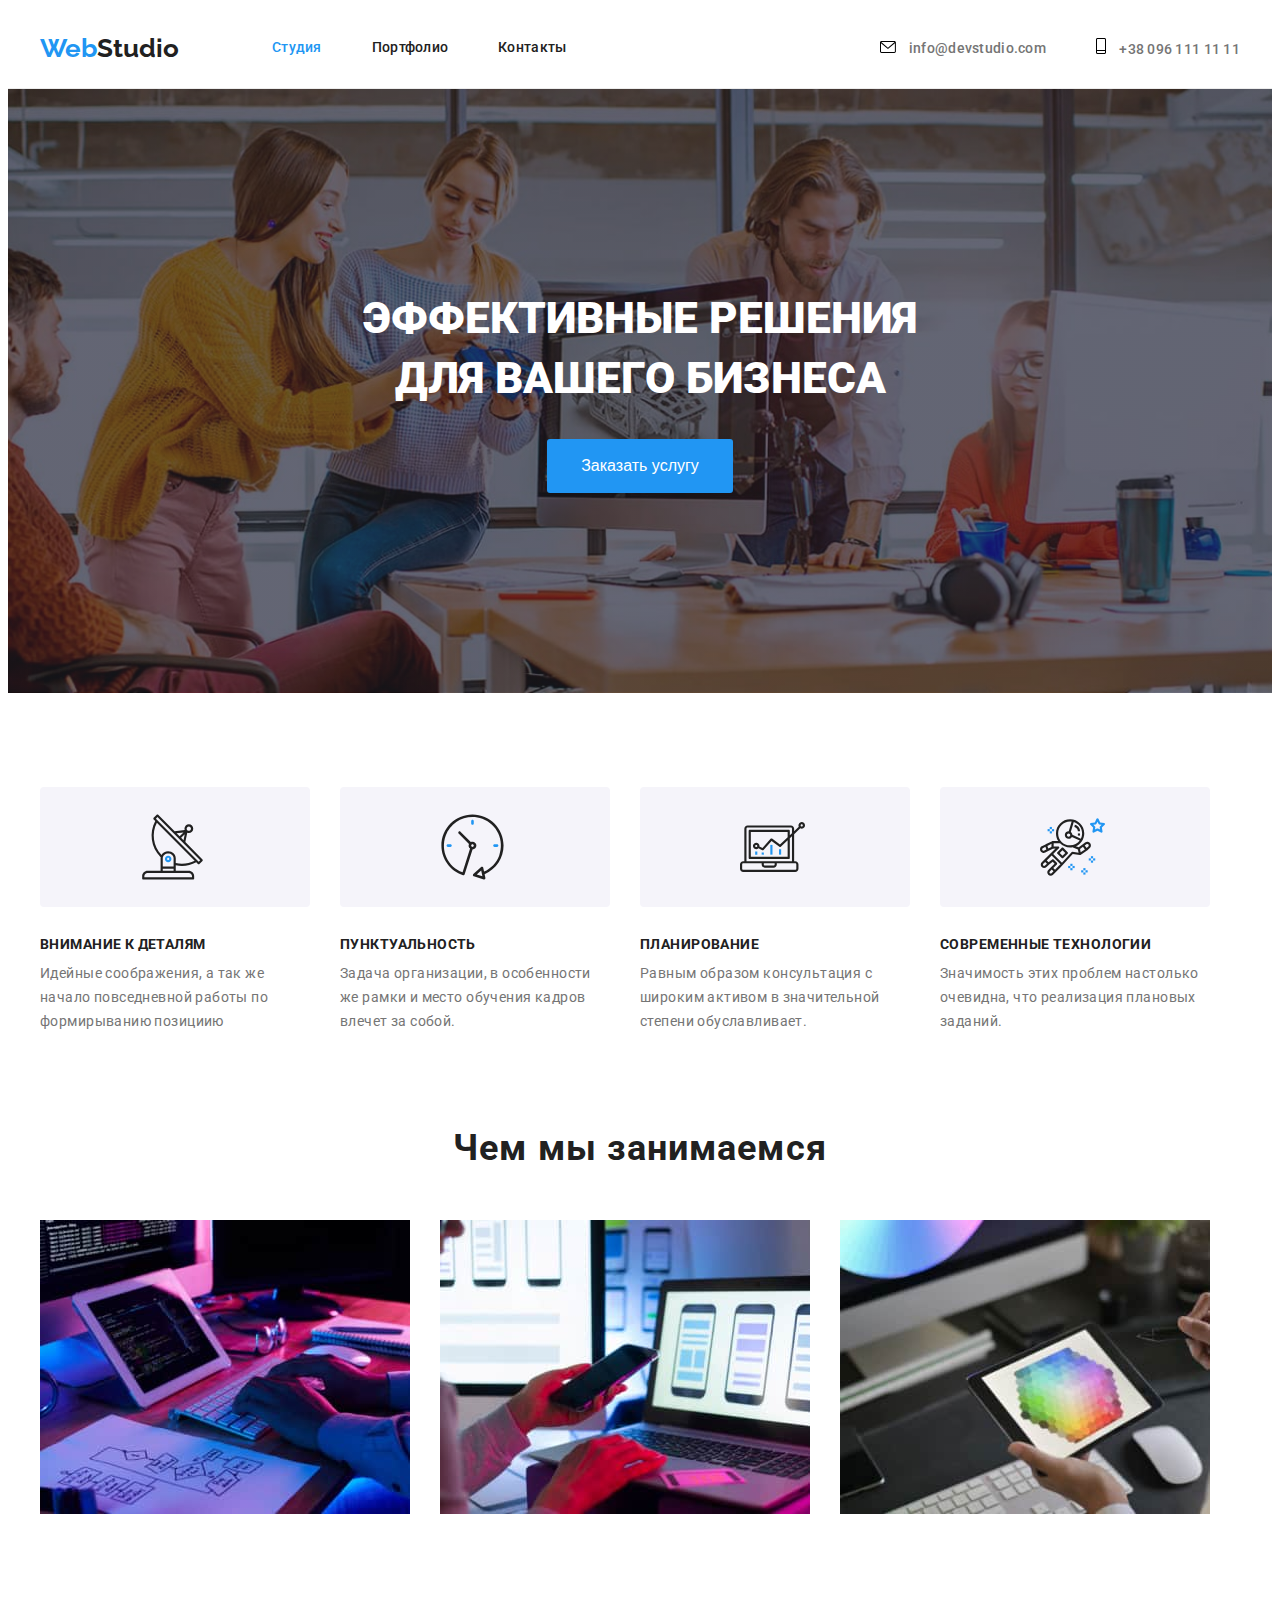
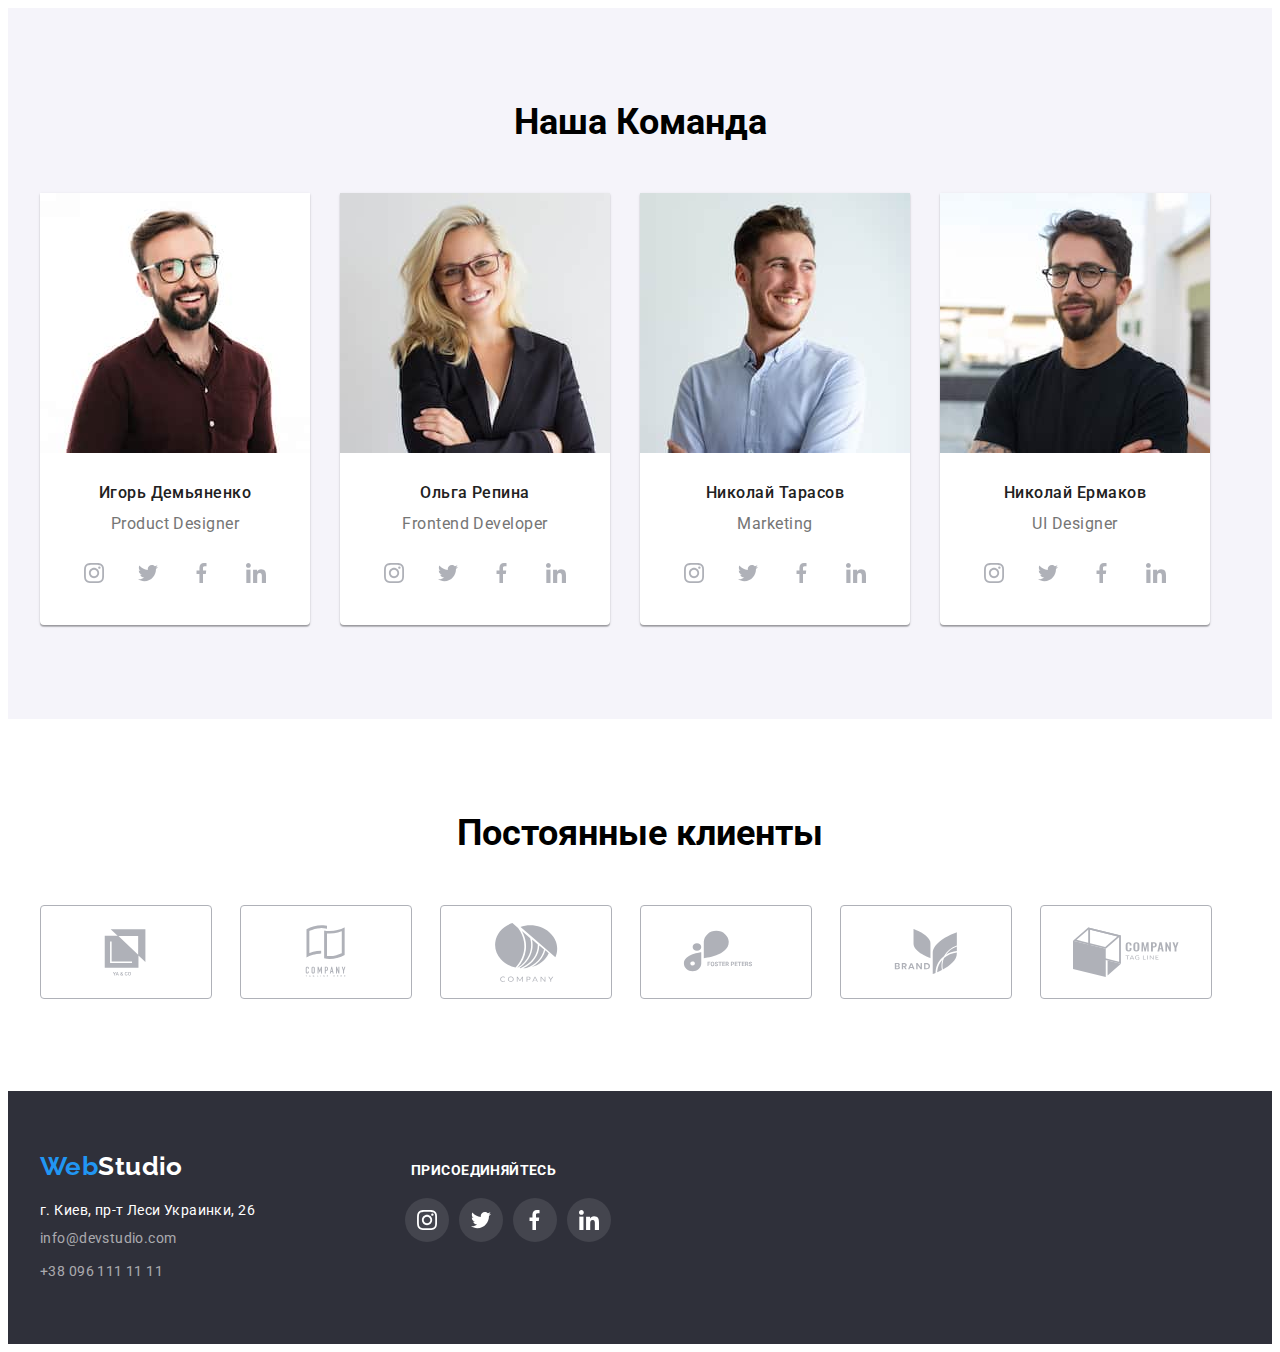
==== commit 72f5e04d: "Закончил 4-дз" ====
--- a/index.html
+++ b/index.html
@@ -364,7 +364,7 @@
                              <li  class="item-clients">
                                  <a class="link-company" href="">
                                     <svg  class="icon-company"  width="106" height="60">
-                                        <use  class="item-company" href="./img/spraits.svg#icon-company-2"></use>
+                                        <use href="./img/spraits.svg#icon-company-2"></use>
                                      </svg>
                                  </a>
                              </li>
@@ -405,57 +405,61 @@
 
     <!-- footer -->
    
-        <footer class="footer section-footer">
-            <div class="container">
+<footer class="footer section-footer">
+    <div class="container">
+        <div class="main-footer">
+
+        <div class="inner-adress">
+            <address class="address">
+                <a  class="web-studio-footer" href="https://www.coherence.digital/"><span class="web">Web</span>Studio</a>
+                <a class="inner-address" href="https://goo.gl/maps/U2Tdcyb7d477dYDr9"> г. Киев, пр-т Леси Украинки, 26</a>
+                    <a class="mail-footer" href="mailto:info@devstudio.com">info@devstudio.com</a>
+                
+                <a class="tel-footer" href="tel:+380961111111">+38 096 111 11 11</a>
+            </address>
+
+            </div>
+        
+
+            <div class="inner-icons">
+                <h3 class="title-icons">
+                    ПРИСОЕДИНЯЙТЕСЬ
+                </h3>
+                <ul class="inner-footer-social" >
+                     <li class="item-footer-social"><a class="footer-social" href="">
+                        <svg class="icon-social"  width="20" height="20">
+                            <use href="./img/spraits.svg#instagram"></use>
+                        </svg>
+                        </a>
+                    </li>
+                
+            <li class="item-footer-social"><a class="footer-social" href="">
+                            <svg  class="icon-social"   width="20" height="20">
+                                <use href="./img/spraits.svg#twitter"></use>
+                            </svg>
+                            </a>   
+                        </li>
+                
+            <li class="item-footer-social"><a class="footer-social" class="footer-social" href="">
+                        <svg class="icon-social"  width="20" height="20">
+                            <use href="./img/symbol-defs.svg#facebook"></use>
+                        </svg>
+                    </a>
+                </li>
             
-            <a  class="web-studio-footer" href="https://www.coherence.digital/"><span class="web">Web</span>Studio</a>
-               
-             <address class="address">
-                <a class="inner-address" href="https://goo.gl/maps/U2Tdcyb7d477dYDr9"> г. Киев, пр-т Леси Украинки, 26</a>
-                   <a class="mail-footer" href="mailto:info@devstudio.com">info@devstudio.com</a>
-              
-               <a class="tel-footer" href="tel:+380961111111">+38 096 111 11 11</a>
-
-               <ul class="social-foter">
-                   <h3>Присоеденяйтесь</h3>
-                   <li class="item-social-footer">
-                       <a href="">
-                        <svg  class="item-socials" width="20" height="20">
-                            <use  class="social-icon" class="social-icon" href="./img/spraits.svg#instagram"></use>
-                         </svg>
-                       </a>
-                   </li>
-                   <li  class="item-social-footer">
-                    <a href="">
-                        <svg  class="item-socials" width="20" height="20">
-                            <use  class="social-icon" class="social-icon" href="./img/spraits.svg#twitter"></use>
-                         </svg>
-                    </a>
-                   </li>
-                   <li  class="item-social-footer">
-                    <a href="">
-                        <svg  class="item-socials" width="20" height="20">
-                            <use  class="social-icon" class="social-icon" href="./img/spraits.svg#facebook"></use>
-                         </svg>
-                    </a>
-                   </li>
-                   <li  class="item-social-footer">
-                    <a href="">
-                        <svg  class="item-socials" width="20" height="20">
-                            <use  class="social-icon" class="social-icon" href="./img/spraits.svg#linkedin"></use>
-                         </svg>
-                    </a>
-                   </li>
-               </ul>
-            </address>
-
-
+             <li class="item-footer-social"><a class="footer-social" href="">
+                <svg class="icon-social"  width="20" height="20">
+                    <use href="./img/spraits.svg#linkedin"></use>
+                </svg>
+                 </a>
+              </li>
+           </ul>
         </div>
-        </footer> <!-- /footer -->
-    
- 
-
+     </div>
+</div>
         
-  
+
+            
+</footer> <!-- /footer -->
 </body>
 </html> --- a/css/style.css
+++ b/css/style.css
@@ -131,7 +131,9 @@
 
 }
 
-.text-portfolio:hover{
+.text-portfolio:hover,
+.text-portfolio:focus
+{
     color: var(--blue);
 }
 .contacts{
@@ -149,7 +151,9 @@
     text-decoration: none;
 }
    
-   .contacts:hover{
+   .contacts:hover,
+   .contacts:focus
+   {
     color: var(--blue);
    }
   /* contacts-header */
@@ -169,23 +173,16 @@
 }
   
    .icon-right{
- 
+   
     margin-right: 10px;
-
-    
-    }
-
-   
+}
 
    .icon-phfone{
        margin-right: 10px;
    }
 
 
-
-  
-       
-   .mail{
+  .mail{
        display: block;
       
        padding-top: 32px;
@@ -256,7 +253,7 @@
 padding-top: 200px;
 padding-bottom: 200px;
 background-image: radial-gradient(rgba(47, 48, 58, 0.4),rgba(47, 48, 58, 0.4)),
-     url(/img/baground-hero/hero.jpg);
+     url(../img/baground-hero/hero.jpg);
     
   /* max-width: 1600; */
   background-size: cover;
@@ -326,32 +323,31 @@
    background-color:#F5F4FA;
    border-radius: 4px;
    margin-bottom: 30px;
+   
  }
 
 .icons-features{
-  margin-right: 100px;
   margin-left: 100px;
   margin-top: 25px;
-  margin-bottom: 25px;
-}
-
-.item-icon:last-child{
+}
+
+/* .item-icon:last-child{
     margin-right: 0px;
 }
 
 .clock-icon{
-  margin-right: 102px;
+
   margin-left: 102px;
   margin-top: 25px;
   margin-bottom: 25px;
 }
 
 .icon-diagram{
-    margin-right: 102px;
+  
     margin-left: 102px;
     margin-top: 25px;
     margin-bottom: 25px;
-}
+} */
 
 .features{
     display: flex;
@@ -482,7 +478,7 @@
 
 .name-developer{
 
-    margin-bottom: 10px;
+  margin-bottom: 10px;
   
    width: 270px;
    
@@ -547,9 +543,6 @@
     justify-content: center;
     border-radius: 50%;
     background-color:#ffffff;
-    /* margin-right: 10px; */
-
-    
 }
 
 .social-link:hover{
@@ -560,7 +553,7 @@
 .social-link:hover .item-socials,
 .social-link:focus .item-socials
 {
-  /* background-color:  #2196F3;   */
+ 
   fill:var(--white);
   
 }
@@ -570,7 +563,7 @@
 ============= */
 .clients{
     display: flex;
-    /* justify-content: center; */
+   
 }
 
 
@@ -593,25 +586,31 @@
 }
 
 
-.link-company:hover{
- border: solid 1px #188CE8;
- 
-}
-
-.icon-company:hover 
-{
-    fill: #188CE8;
-}
-
+
+.icon-company{
+    margin-left: 32px;
+    margin-top: 16px;
+    fill:  #AFB1B8;    
+   }
+
+   .link-company:hover{
+       border: solid 1px #2196F3;
+   }
+  
+   .link-company:hover{
+       fill: border solid 1px #2196F3;
+   }
+
+
+   .link-company:hover .icon-company{
+       fill:#2196F3
+   }
+  
 .item-clients:last-child{
     margin-right: 0px;
 }
 
-.icon-company{
- margin-left: 32px;
- margin-top: 16px;
- fill:  #AFB1B8;    
-}
+
 
 
 
@@ -631,13 +630,13 @@
     font-weight: bold;
     font-size: 26px;
     line-height:1.19;
-
+   
     color: var(--white);
     text-decoration: none;
     
-   display: block;
-
-   padding-bottom: 20px;
+    display: block;
+
+    padding-bottom: 20px;
   
 }
 
@@ -685,7 +684,9 @@
 
 }
 
-.mail-footer:hover{
+.mail-footer:hover
+.mail-footer:focus
+{
   color: var(--white);
 }
 
@@ -704,9 +705,77 @@
 
 }
 
-.tel-footer:hover{
+.tel-footer:hover
+.tel-footer:focus
+{
+
     color: var(--white);
 }
+
+.title-icons{
+font-weight: bold;
+font-size: 14px;
+line-height: 16px;
+letter-spacing: 0.03em;
+text-transform: uppercase;
+color: #FFFFFF;
+margin-left: 156px;
+padding-bottom: 20px;
+
+
+}
+
+.inner-footer-social{
+    display: flex;
+    margin-left: 150px;
+  
+ 
+}
+
+
+.main-footer{
+    display: flex;
+    align-items: baseline;
+    
+}
+
+
+
+.icon-social{
+    fill: #ffff;
+}
+
+.item-footer-social{
+    margin-right: 10px;
+    width: 44px;
+    height: 44px;
+   
+}
+
+.footer-social{
+    width: 100%;
+    height: 100%;
+    display: flex;
+    align-items: center;
+    justify-content: center;
+    border-radius: 50%;
+    background-color: rgba(255, 255, 255, 0.1);
+
+
+}
+
+.footer-social:hover,
+.footer-social:focus
+{
+    background-color: var(--blue);
+}
+
+.item-footer-social:last-child{
+    margin-right: 0;
+}
+
+
+
 
 
 /* Page-2 /Portfolio.html */
@@ -771,6 +840,8 @@
  justify-content: center;
 
 }
+
+
 
 .btn-item:last-child{
     margin-left: 8px;
@@ -796,6 +867,14 @@
 letter-spacing: 0.03em;
 color: var(--white);
 }
+
+.btn-all:hover,
+.btn-all:focus{
+    box-shadow: 0px 3px 1px rgba(0, 0, 0, 0.1), 0px 1px 2px rgba(0, 0, 0, 0.08), 0px 2px 2px rgba(0, 0, 0, 0.12);
+    border-radius: 4px;
+    
+}
+
 
 .visually-hidden {
     position: absolute;
@@ -833,6 +912,7 @@
 .buttons:hover{
 color: var(--white);
 background: var(--blue);
+box-shadow: 0px 3px 1px rgba(0, 0, 0, 0.1), 0px 1px 2px rgba(0, 0, 0, 0.08), 0px 2px 2px rgba(0, 0, 0, 0.12);
 border-radius: 4px;
 }
 
@@ -920,4 +1000,6 @@
  text-decoration: none;
    width: 370px;
   
-}+}
+
+
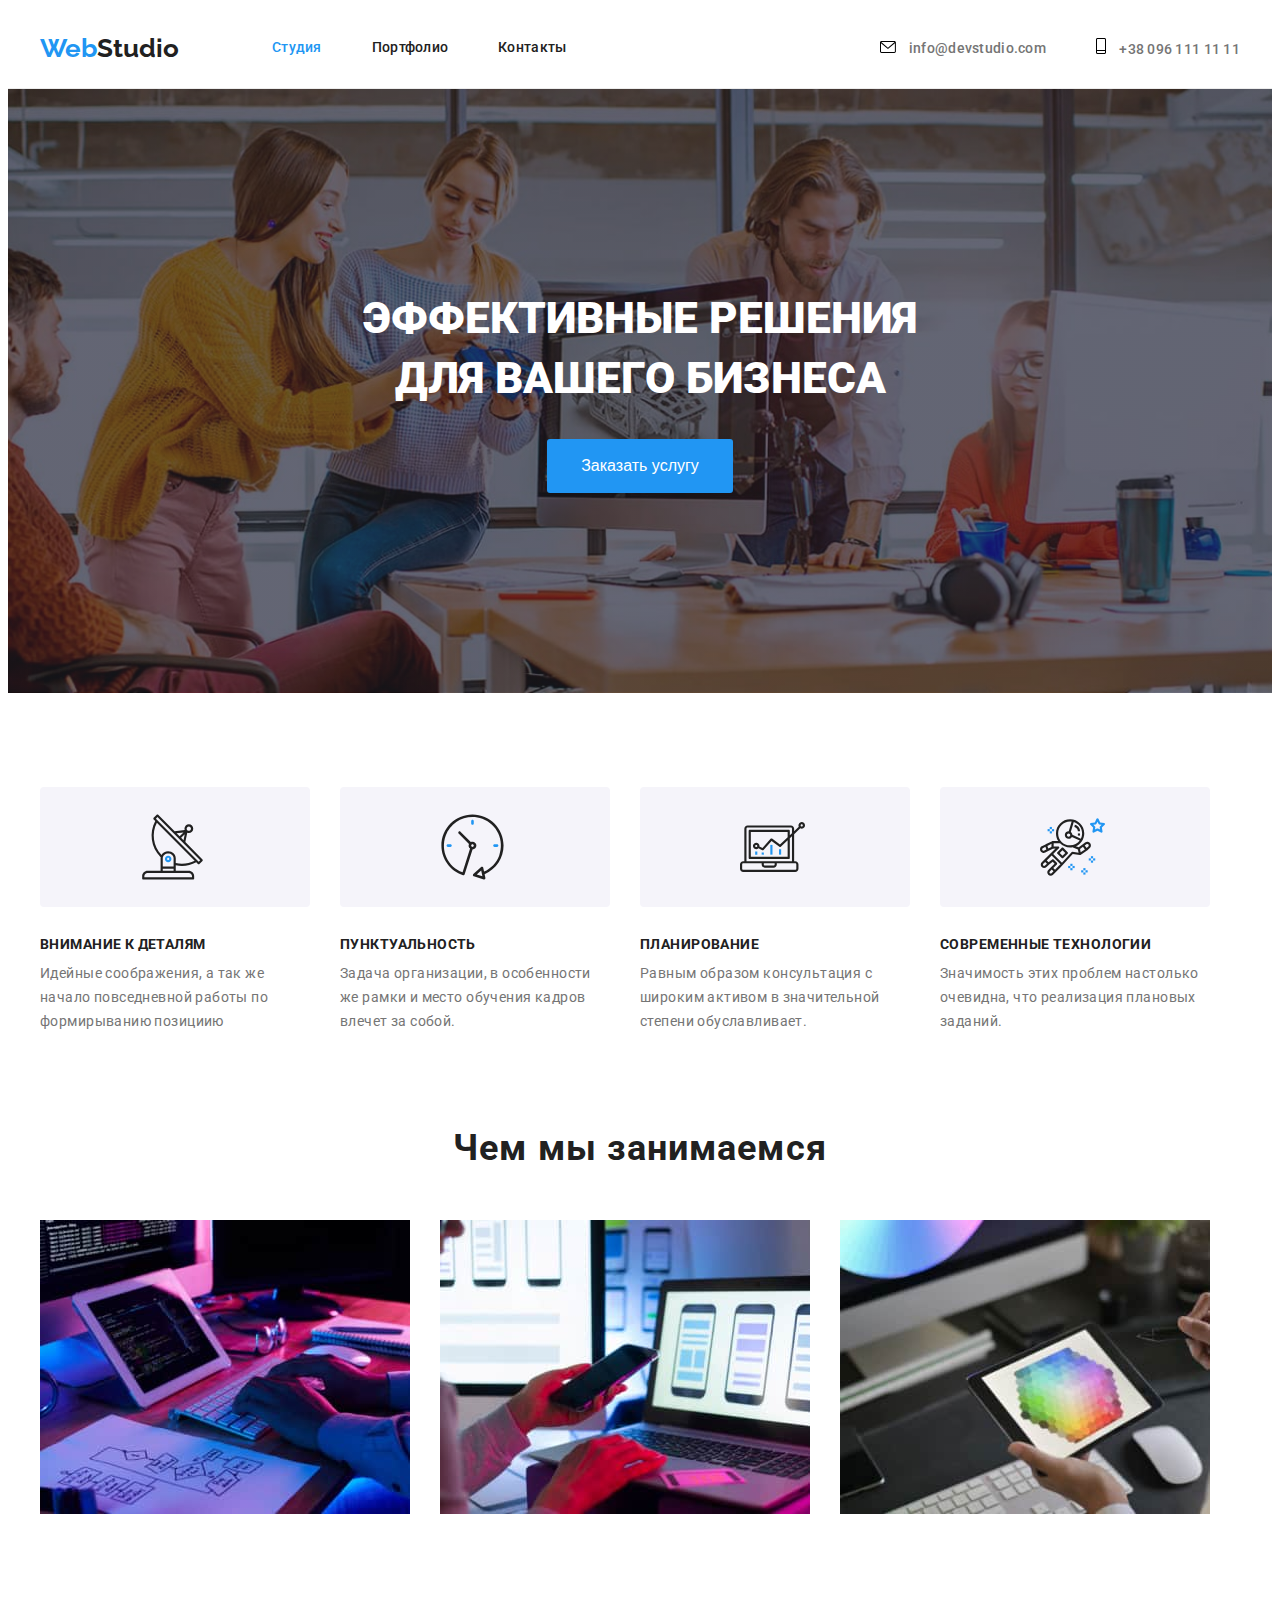
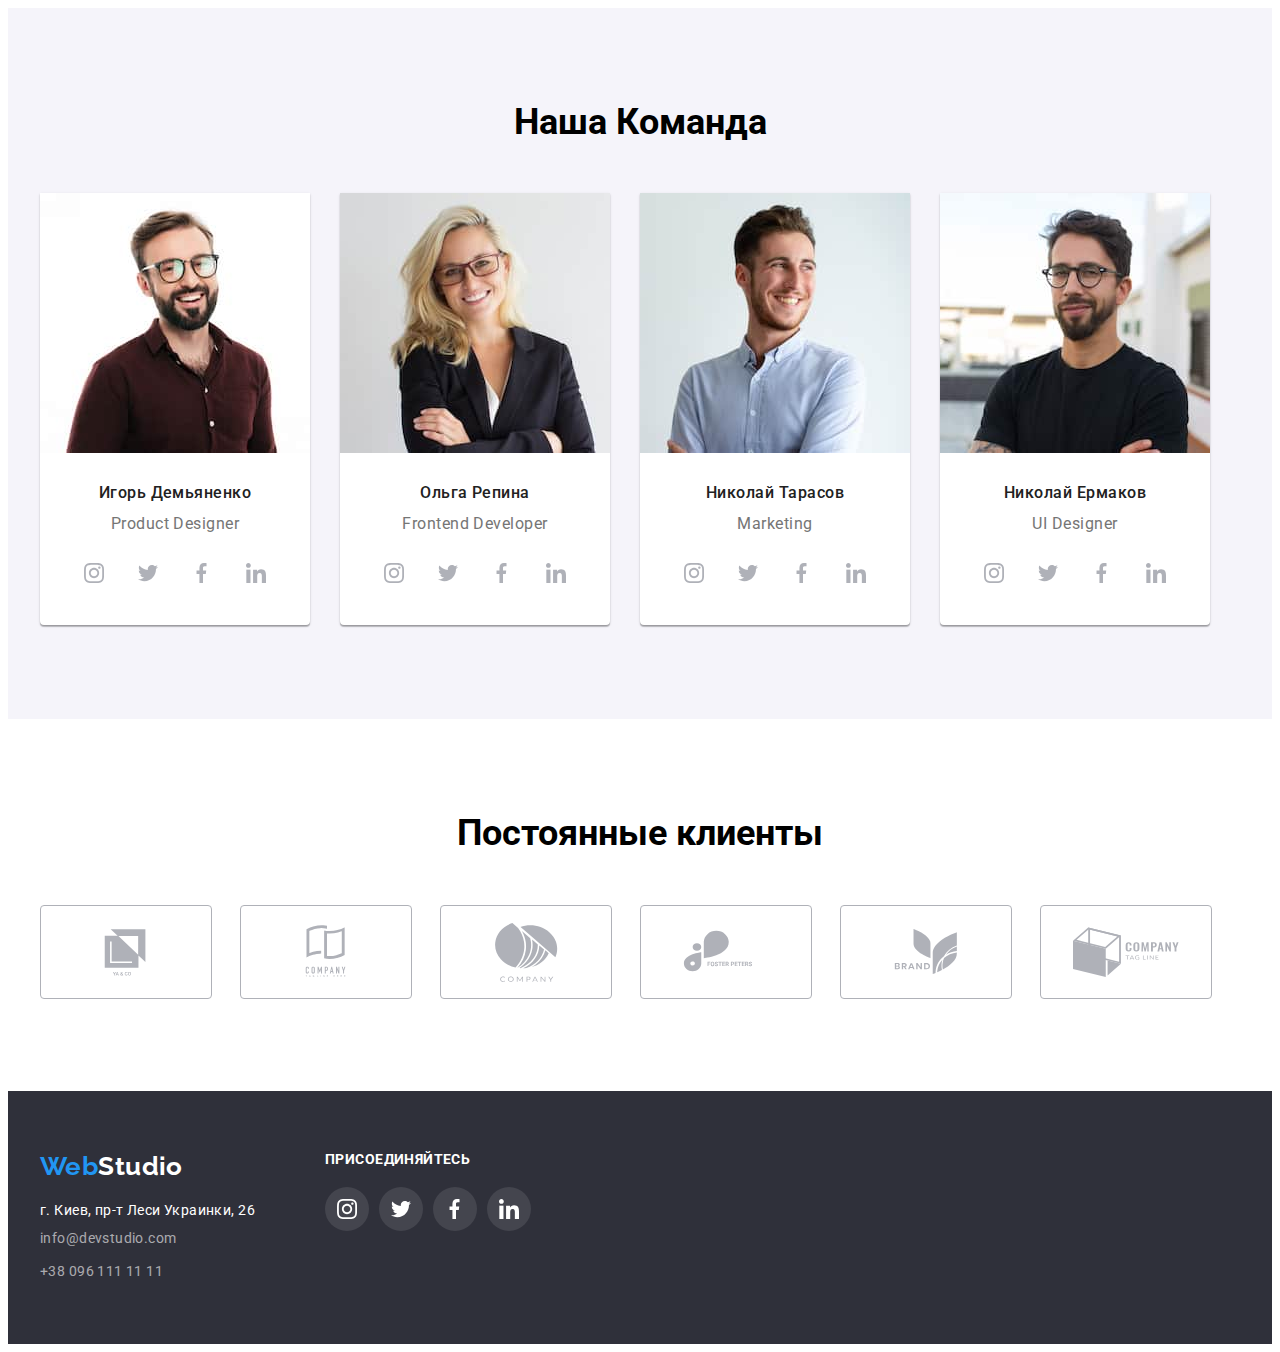
==== commit 8328f26d: "ДОБАВЛЕНЫ ПРАВКИ" ====
--- a/index.html
+++ b/index.html
@@ -334,7 +334,7 @@
                                         <li  class="item-social">
                                            <a class="social-link" href="#">
                                                <svg  class="item-socials" width="20" height="20">
-                                                   <use  class="social-icon" class="social-icon" href="./img/spraits.svg#linkedin"></use>
+                                                   <use  class="social-icon" href="./img/spraits.svg#linkedin"></use>
                                                 </svg>
                                             </a>
                                         </li>  
@@ -406,8 +406,8 @@
     <!-- footer -->
    
 <footer class="footer section-footer">
-    <div class="container">
-        <div class="main-footer">
+    <div class="container main-footer">
+     
 
         <div class="inner-adress">
             <address class="address">
@@ -433,14 +433,15 @@
                         </a>
                     </li>
                 
-            <li class="item-footer-social"><a class="footer-social" href="">
+            <li class="item-footer-social">
+                <a class="footer-social" href="">
                             <svg  class="icon-social"   width="20" height="20">
                                 <use href="./img/spraits.svg#twitter"></use>
                             </svg>
                             </a>   
                         </li>
                 
-            <li class="item-footer-social"><a class="footer-social" class="footer-social" href="">
+            <li class="item-footer-social"><a class="footer-social"  href="">
                         <svg class="icon-social"  width="20" height="20">
                             <use href="./img/symbol-defs.svg#facebook"></use>
                         </svg>
@@ -455,7 +456,7 @@
               </li>
            </ul>
         </div>
-     </div>
+     
 </div>
         
 
--- a/css/style.css
+++ b/css/style.css
@@ -188,10 +188,14 @@
        padding-top: 32px;
 
    }
-   .mail-header:hover{
+   .mail-header:hover,
+   .mail-header:focus
+   {
     fill: var(--blue);
    }
-   .mail-header:hover{
+   .mail-header:hover,
+   .mail-header:focus
+   {
     color: var(--blue);
 }
 
@@ -231,17 +235,17 @@
          
     }
     
-    .tel-header:hover{
-        fill: var(--blue);
-    }
-
-    .tel-header:hover{
+    
+    .tel-header:hover,
+    .tel-header:focus
+    {
         color: var(--blue);
     }
     
 
-   .tel-header:hover.icon-right,
-   .tel-header:hover.icon-right{
+   .tel-header:hover, 
+   .tel-header:focus
+   {
        fill: var(--blue);
    }
 
@@ -545,7 +549,9 @@
     background-color:#ffffff;
 }
 
-.social-link:hover{
+.social-link:hover,
+.social-link:focus
+{
     background-color: var(--blue);
    
 }
@@ -579,7 +585,7 @@
     display: block;
     width: 100%;
     height: 100%;
-  
+   align-items: center;
     border: solid 1px #AFB1B8;
     border-radius: 4px;
     cursor: pointer;
@@ -593,16 +599,22 @@
     fill:  #AFB1B8;    
    }
 
-   .link-company:hover{
+   .link-company:hover,
+   .link-company:focus
+   {
        border: solid 1px #2196F3;
    }
   
-   .link-company:hover{
+   .link-company:hover
+   .link-company:focus
+   {
        fill: border solid 1px #2196F3;
    }
 
 
-   .link-company:hover .icon-company{
+   .link-company:hover,
+   .link-company:focus
+   .icon-company{
        fill:#2196F3
    }
   
@@ -719,7 +731,7 @@
 letter-spacing: 0.03em;
 text-transform: uppercase;
 color: #FFFFFF;
-margin-left: 156px;
+margin-left: 70px;
 padding-bottom: 20px;
 
 
@@ -727,15 +739,17 @@
 
 .inner-footer-social{
     display: flex;
-    margin-left: 150px;
-  
- 
-}
+    margin-left: 70px;
+  
+ 
+}
+
+
 
 
 .main-footer{
     display: flex;
-    align-items: baseline;
+    /* align-items: baseline; */
     
 }
 
@@ -815,7 +829,9 @@
 }
 
 
-.text-studio-page-second:hover{
+.text-studio-page-second:hover,
+.text-studio-page-second:focus
+{
     color: var(--blue);
 }
 
@@ -909,7 +925,9 @@
     color: var(--black);
 }
 
-.buttons:hover{
+.buttons:hover,
+.buttons:focus
+{
 color: var(--white);
 background: var(--blue);
 box-shadow: 0px 3px 1px rgba(0, 0, 0, 0.1), 0px 1px 2px rgba(0, 0, 0, 0.08), 0px 2px 2px rgba(0, 0, 0, 0.12);
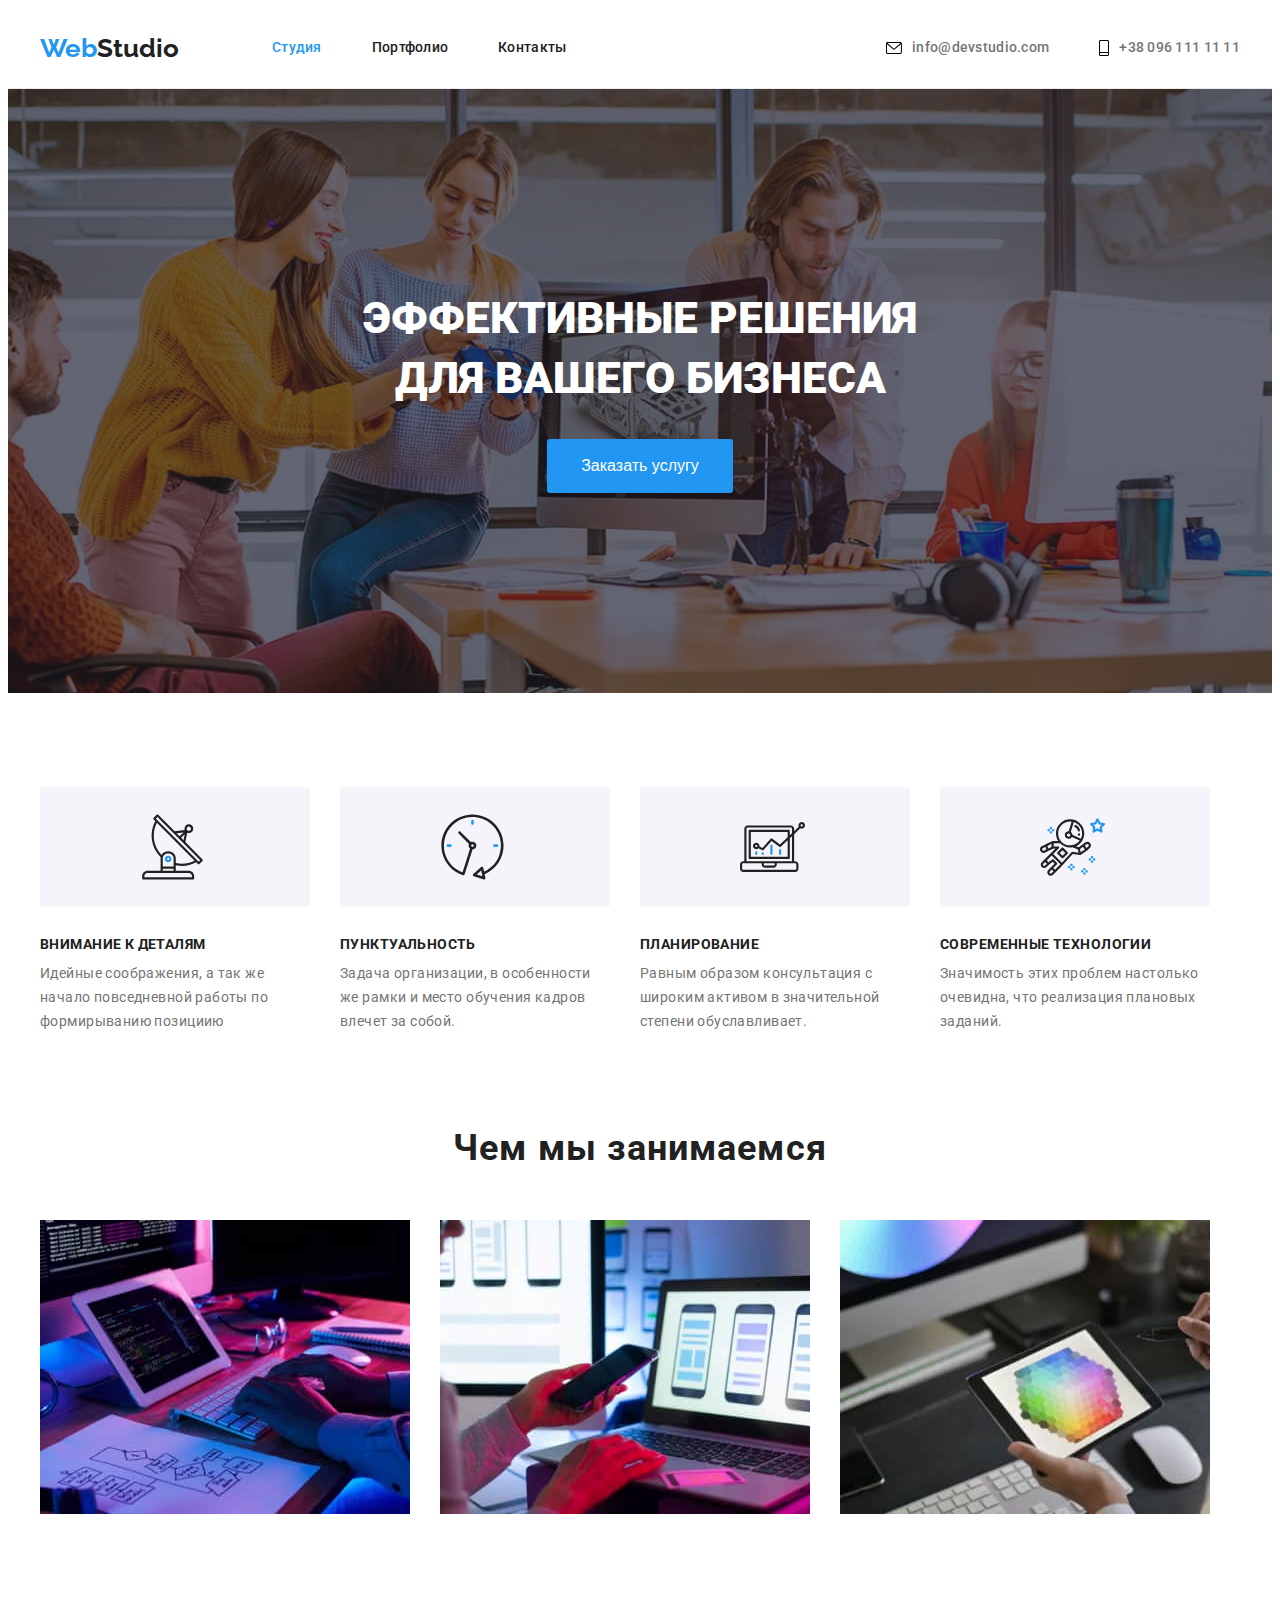
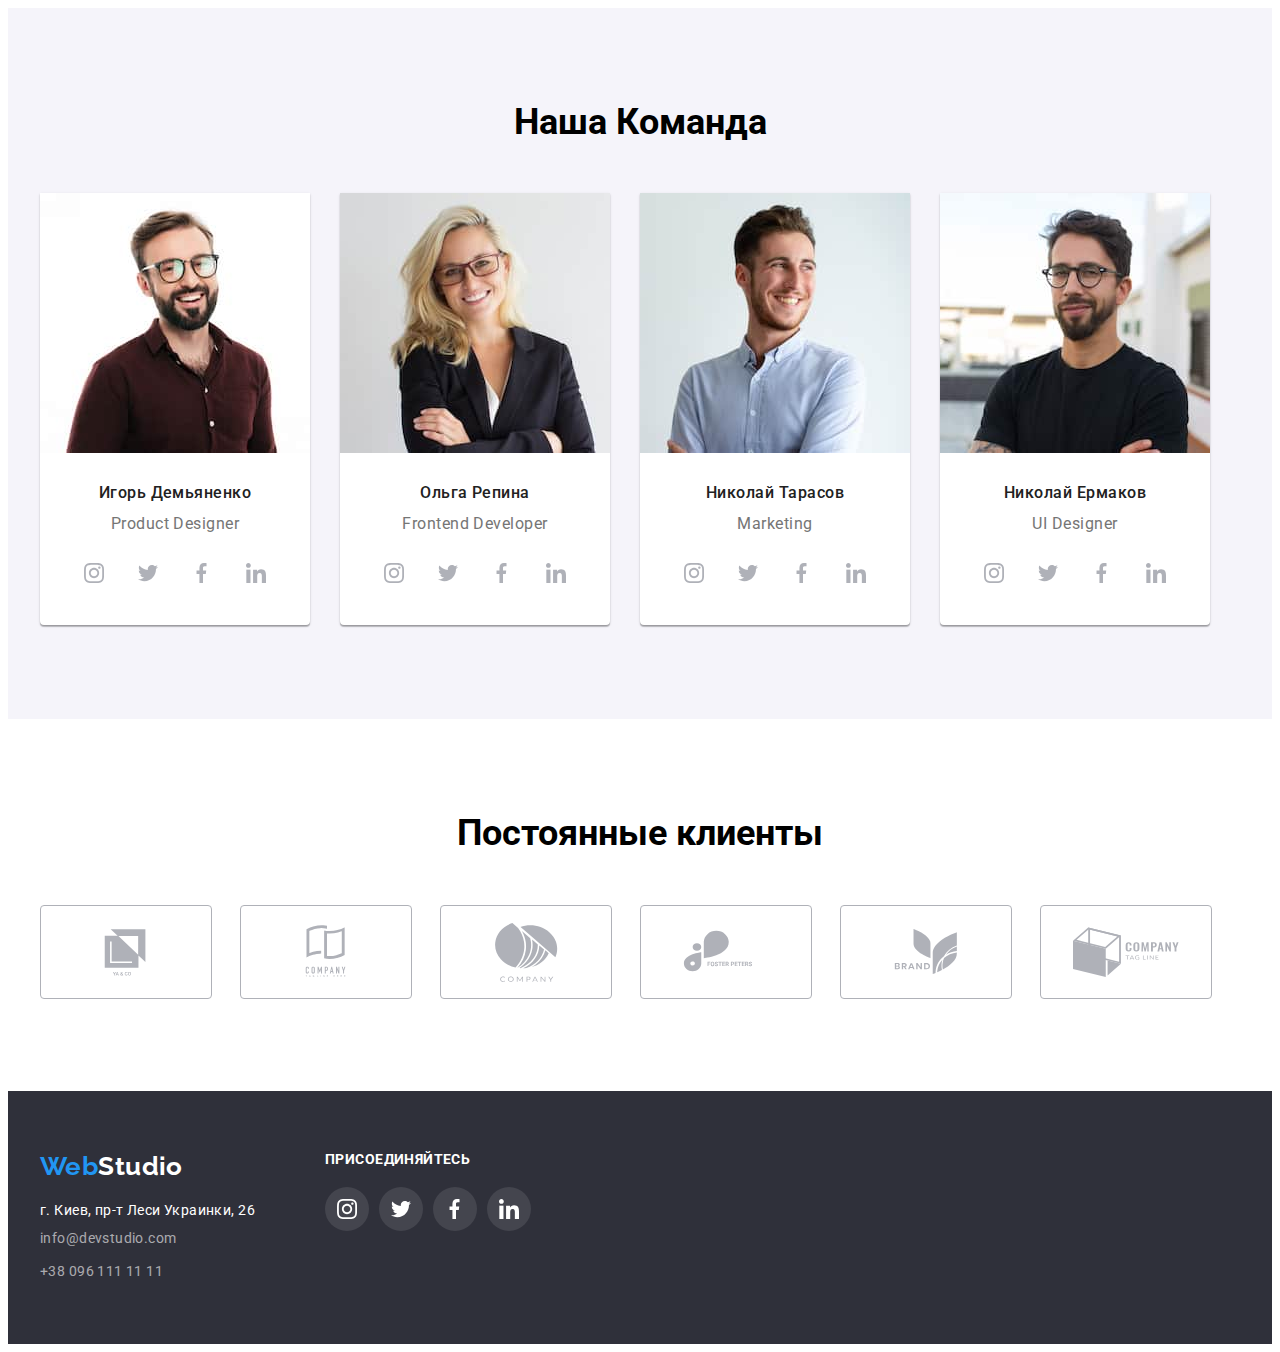
==== commit c0bbbcd5: "отцентрированы иконки в шапке" ====
--- a/index.html
+++ b/index.html
@@ -38,13 +38,13 @@
                                 <a class="mail-header" href="mailto:info@devstudio">
                                     
                                     <svg class="icon-right" width="16" height="12">
-                                        <use href="./img/spraits.svg#icon-mail"></use>
+                                        <use  href="./img/spraits.svg#icon-mail"></use>
                                      </svg>
                                     
                                     info@devstudio.com</a>
                             </li>
                             <li class="item"><a class="tel-header" href="tel:+380961111111">
-                                <svg  class="icon-right" width="10" height="16">
+                                <svg class="icon-right" width="10" height="16">
                                     <use href="./img/spraits.svg#smart"></use>
                                  </svg>
                                  +38 096 111 11 11</a>
--- a/css/style.css
+++ b/css/style.css
@@ -168,26 +168,24 @@
       
 }
 
+.tel-header{
+    display: flex;
+    align-items: center;
+}
+
 .item{
     margin-right: 50px;
 }
   
-   .icon-right{
-   
+   .icon-right {
     margin-right: 10px;
-}
-
-   .icon-phfone{
-       margin-right: 10px;
-   }
-
-
-  .mail{
-       display: block;
-      
-       padding-top: 32px;
-
-   }
+   }
+
+   .mail-header{
+       display: flex;
+       align-items: center;
+   }
+
    .mail-header:hover,
    .mail-header:focus
    {
@@ -197,16 +195,9 @@
    .mail-header:focus
    {
     color: var(--blue);
-}
-
-
-    /* .mail-header:hover.icon-right,
-    .mail-header:focus.icon-right
-    {
-        fill: var(--blue);
-    } */
-
-  .mail-header{
+   }
+
+ .mail-header{
     
     font-style: normal;
     font-weight: 500;
@@ -219,9 +210,7 @@
     color:var(--grey);
 }
     
-   
-    
-    .tel-header{
+   .tel-header{
         
         font-style: normal;
         font-weight: 500;
@@ -324,6 +313,7 @@
    width: 270px;
    height: 120px;
    margin-right: 30px;
+   
    background-color:#F5F4FA;
    border-radius: 4px;
    margin-bottom: 30px;
@@ -335,23 +325,6 @@
   margin-top: 25px;
 }
 
-/* .item-icon:last-child{
-    margin-right: 0px;
-}
-
-.clock-icon{
-
-  margin-left: 102px;
-  margin-top: 25px;
-  margin-bottom: 25px;
-}
-
-.icon-diagram{
-  
-    margin-left: 102px;
-    margin-top: 25px;
-    margin-bottom: 25px;
-} */
 
 .features{
     display: flex;
@@ -605,16 +578,16 @@
        border: solid 1px #2196F3;
    }
   
-   .link-company:hover
+   .link-company:hover,
    .link-company:focus
    {
        fill: border solid 1px #2196F3;
    }
 
 
-   .link-company:hover,
-   .link-company:focus
-   .icon-company{
+   .link-company:hover .icon-company,
+   .link-company:focus .icon-company
+   {
        fill:#2196F3
    }
   
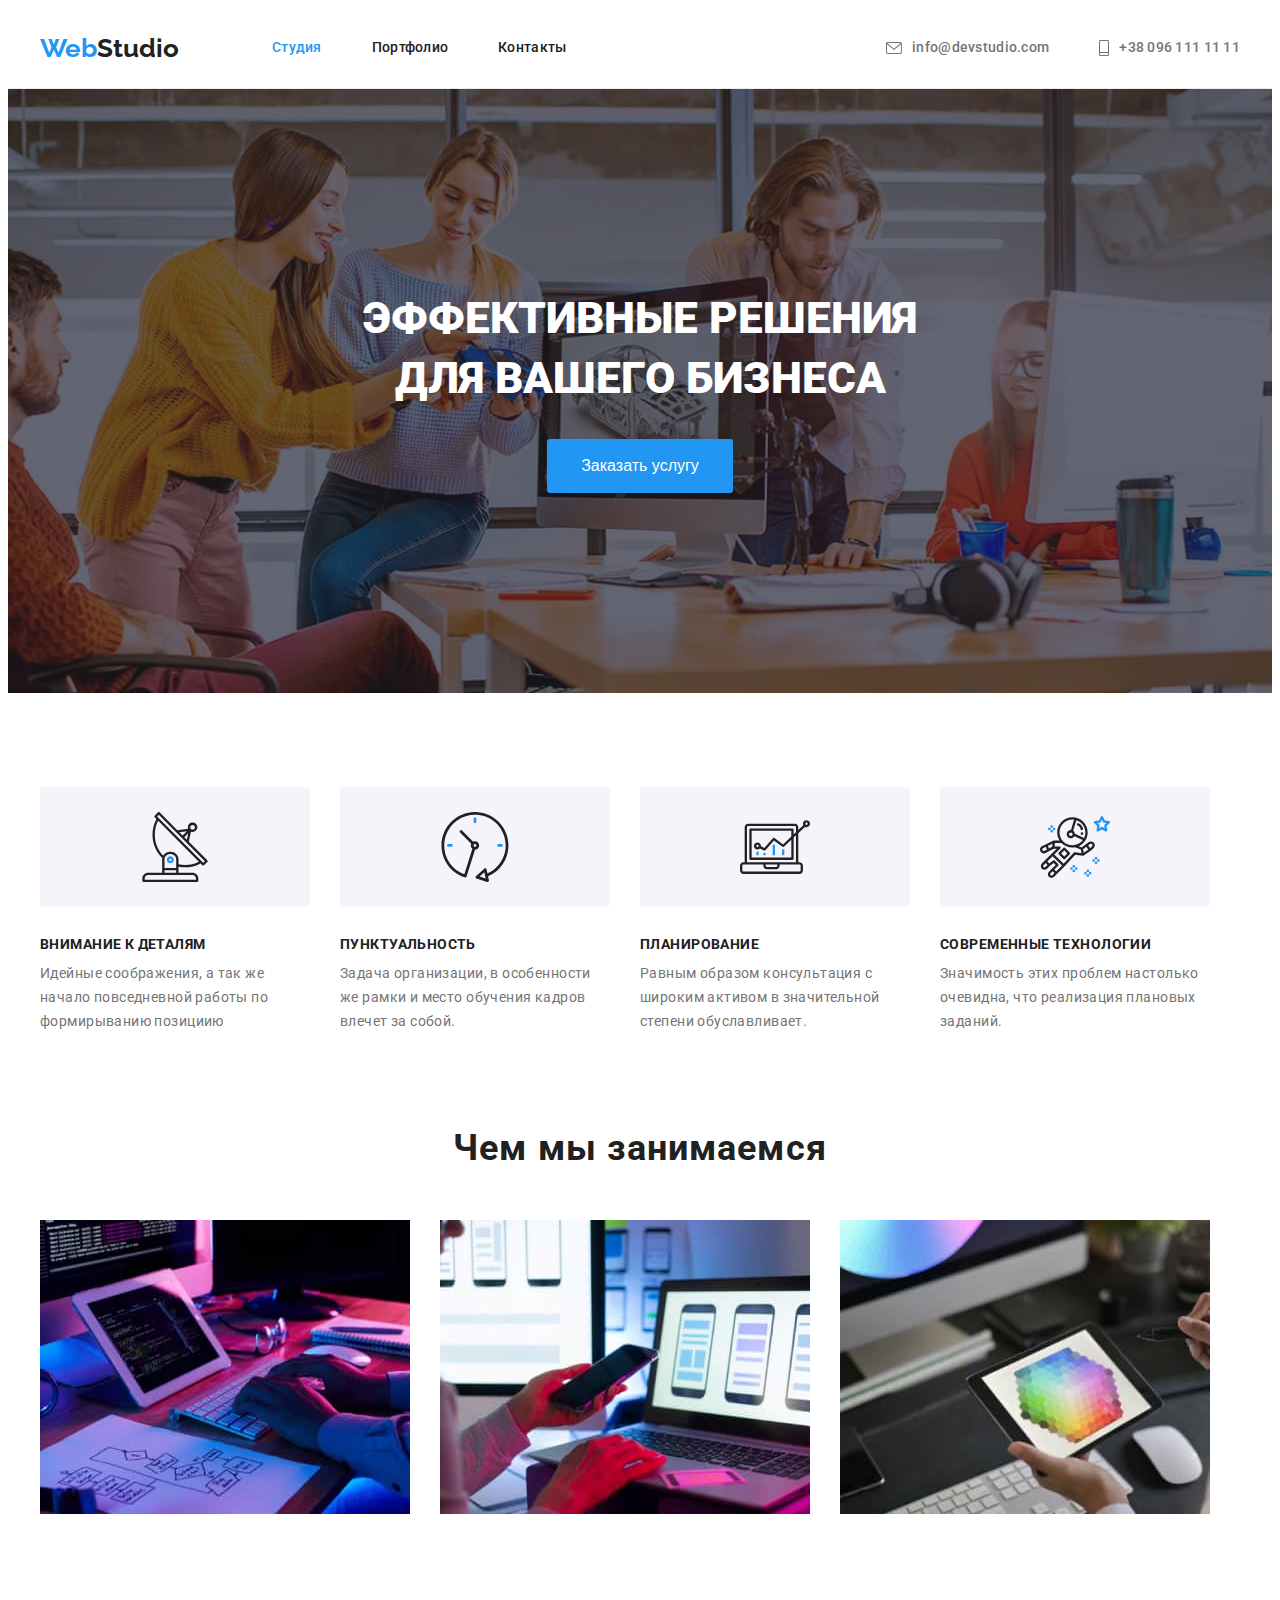
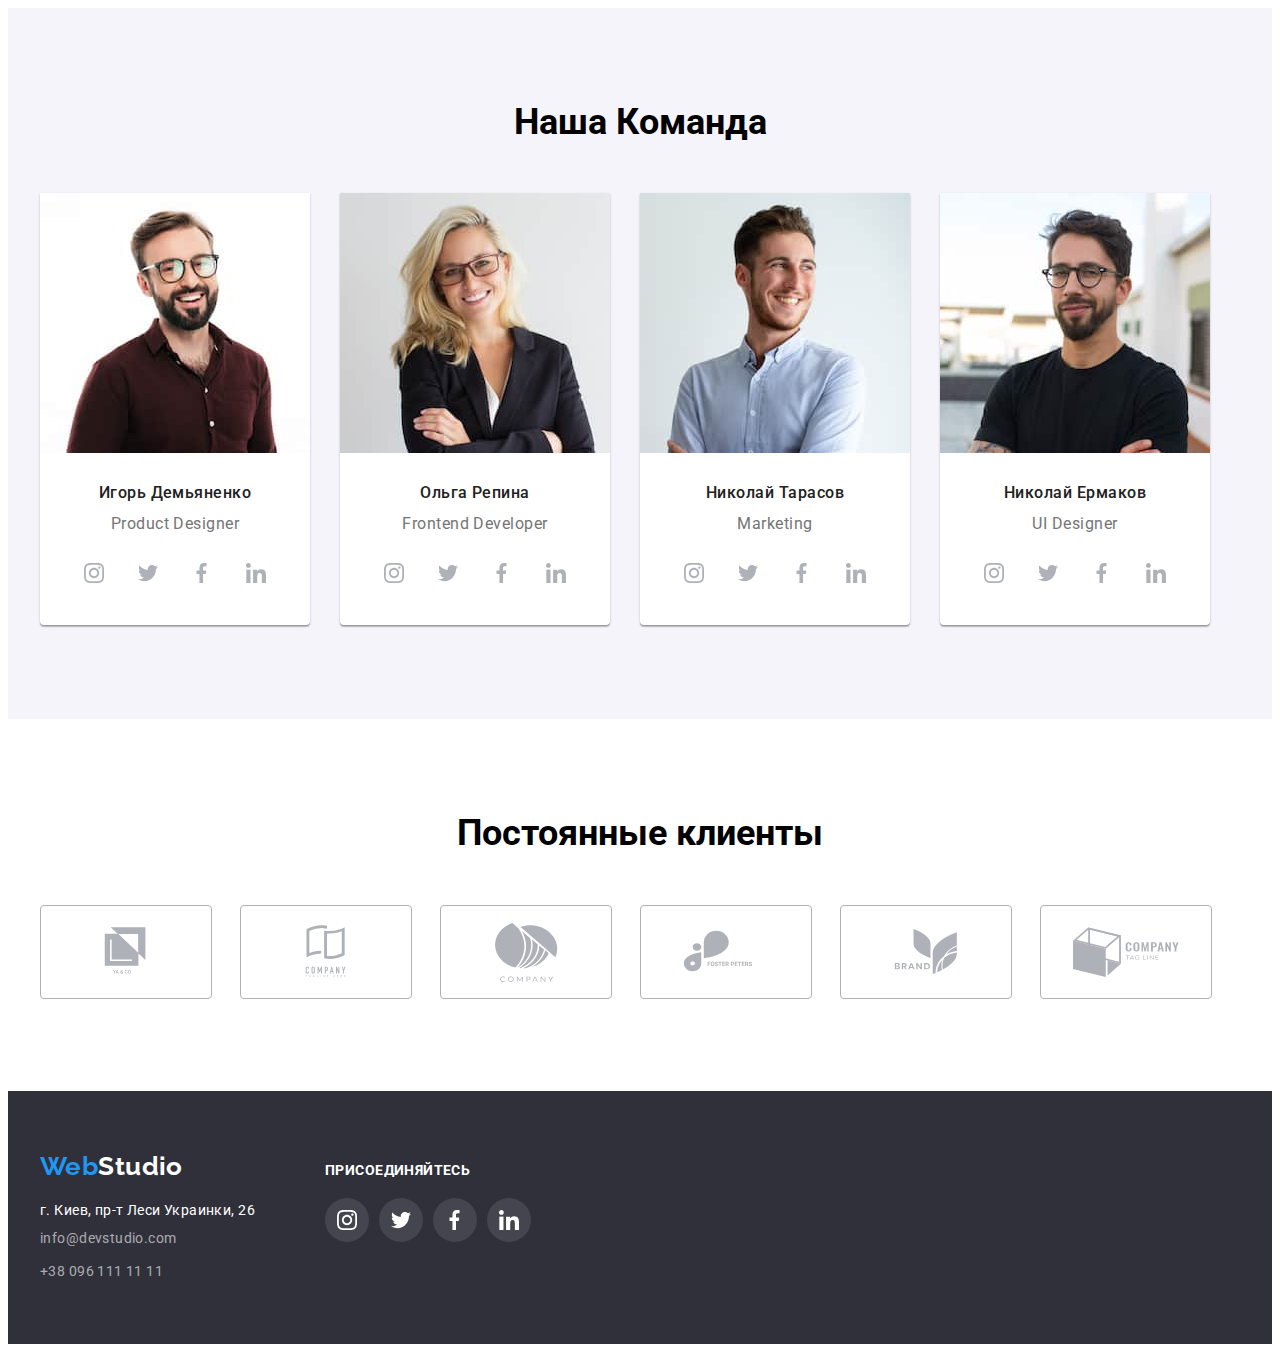
==== commit 2e2cfb8a: "Внесены правки" ====
--- a/index.html
+++ b/index.html
@@ -45,7 +45,7 @@
                             </li>
                             <li class="item"><a class="tel-header" href="tel:+380961111111">
                                 <svg class="icon-right" width="10" height="16">
-                                    <use href="./img/spraits.svg#smart"></use>
+                                    <use  href="./img/spraits.svg#smart"></use>
                                  </svg>
                                  +38 096 111 11 11</a>
                         </li>
@@ -74,54 +74,48 @@
       <!-- Features -->
 
       <section class="section ">
-          <div class="container">
-            <ul class="features-icon">
-                <li class="item-icon">
-                    <svg class="icons-features" width="65" height="70">
-                        <use href="./img/spraits.svg#antenna"></use>
-                     </svg>
-                </li>
-                <li class="item-icon">
-                    <svg class="icons-features"  width="65" height="70">
-                        <use  href="./img/spraits.svg#clock"></use>
-                     </svg>
-                </li>
-                <li  class="item-icon">
-                    <svg class="icons-features" width="65" height="70">
-                        <use href="./img/spraits.svg#diagram"></use>
-                     </svg>
-                </li>
-                <li  class="item-icon">
-                    <svg class="icons-features" width="65" height="70">
-                        <use href="./img/spraits.svg#astronaut"></use>
-                     </svg>
-                </li>
-            </ul>
-          </div>
-
-      <!-- </section>
-         <section class="section" > -->
-            <div class="container">
+         <div class="container">
                 <ul class="features">
                     <li class="description-item">
+                        <div class="icon-features">
+                            <svg class="icons-feature" width="70" height="70">
+                                <use href="./img/spraits.svg#antenna"></use>
+                             </svg>
+                        </div>
                         <h3 class="text-features">Внимание к деталям</h3>
                         <p class="description">
                            Идейные соображения, а так же начало повседневной работы по формирыванию позициию
                         </p>
+                       
                     </li>
                     <li  class="description-item">
+                        <div class="icon-features">
+                            <svg class="icons-feature" width="70" height="70">
+                                <use href="./img/spraits.svg#clock"></use>
+                             </svg>
+                        </div>
                         <h3  class="text-features">Пунктуальность</h3>
                         <p class="description">
                             Задача организации, в особенности же рамки и место обучения кадров влечет за собой.
                         </p>
                     </li>
                     <li class="description-item" >
+                        <div class="icon-features">
+                            <svg class="icons-feature" width="70" height="70">
+                                <use href="./img/spraits.svg#diagram"></use>
+                             </svg>
+                        </div>
                         <h3 class="text-features"> Планирование </h3>
                         <p class="description">
                             Равным образом консультация с широким активом в значительной степени обуславливает.
                         </p>
                     </li>
                     <li  class="description-item">
+                        <div class="icon-features">
+                            <svg class="icons-feature" width="70" height="70">
+                                <use href="./img/spraits.svg#astronaut"></use>
+                             </svg>
+                        </div>
                         <h3 class="text-features">Современные технологии</h3>
                         <p class="description">
                             Значимость этих проблем настолько очевидна, что реализация плановых заданий.
@@ -351,17 +345,21 @@
 
                  <section class="section">
                      <div class="container">
-                         <h3 class="our-team">Постоянные клиенты</h3>
+                         <h2 class="our-team">Постоянные клиенты</h2>
                          <ul class="clients">
                              <li class="item-clients">
                                 
                             <a class="link-company" href="">
+                            <div class="inner-company">
                                 <svg class="icon-company" width="106" height="60">
                                     <use    href="./img/spraits.svg#icon-company-1"></use>
                                  </svg>
+                            </div>
+                                
                             </a>
                              </li>
                              <li  class="item-clients">
+                                <div class="inner-company"></div>
                                  <a class="link-company" href="">
                                     <svg  class="icon-company"  width="106" height="60">
                                         <use href="./img/spraits.svg#icon-company-2"></use>
@@ -369,6 +367,7 @@
                                  </a>
                              </li>
                              <li  class="item-clients">
+                                <div class="inner-company"></div>
                                  <a class="link-company" href="">
                                     <svg   class="icon-company" width="106" height="60">
                                         <use   href="./img/spraits.svg#icon-company-3"></use>
@@ -376,6 +375,7 @@
                                  </a>
                              </li>
                              <li  class="item-clients">
+                                <div class="inner-company"></div>
                                   <a  class="link-company" href="">
                                     <svg  class="icon-company" width="106" height="60">
                                         <use  href="./img/symbol-company-5.svg#icon-company-4"></use>
@@ -383,6 +383,7 @@
                                   </a>
                              </li>
                              <li  class="item-clients">
+                                <div class="inner-company"></div>
                                  <a class="link-company" href="">
                                     <svg  class="icon-company"  width="106" height="60">
                                         <use   href="./img/spraits.svg#icon-company-5"></use>
@@ -390,6 +391,7 @@
                                  </a>
                              </li>
                              <li  class="item-clients">
+                                <div class="inner-company"></div>
                                 <a class="link-company" href="">
                                    <svg  class="icon-company"  width="106" height="60">
                                        <use href="./img/spraits.svg#icon-company-6"></use>
--- a/css/style.css
+++ b/css/style.css
@@ -164,14 +164,17 @@
       display: flex;
       align-items: center;
       margin-left:  auto;
-     
-      
-}
+  }
 
 .tel-header{
     display: flex;
     align-items: center;
 }
+
+
+
+
+
 
 .item{
     margin-right: 50px;
@@ -179,15 +182,20 @@
   
    .icon-right {
     margin-right: 10px;
-   }
+    fill: #757575;
+   }
+
+
 
    .mail-header{
        display: flex;
        align-items: center;
    }
 
-   .mail-header:hover,
-   .mail-header:focus
+
+
+   .mail-header:hover .icon-right,
+   .mail-header:focus  .icon-right
    {
     fill: var(--blue);
    }
@@ -197,6 +205,8 @@
     color: var(--blue);
    }
 
+  
+
  .mail-header{
     
     font-style: normal;
@@ -210,6 +220,8 @@
     color:var(--grey);
 }
     
+
+
    .tel-header{
         
         font-style: normal;
@@ -225,17 +237,17 @@
     }
     
     
-    .tel-header:hover,
-    .tel-header:focus
+    .tel-header:hover .icon-right,
+    .tel-header:focus .icon-right
     {
-        color: var(--blue);
+      fill: var(--blue);
     }
     
 
    .tel-header:hover, 
    .tel-header:focus
    {
-       fill: var(--blue);
+    color: var(--blue)  ;
    }
 
 /* Page-1/index.html */
@@ -245,15 +257,16 @@
 
 padding-top: 200px;
 padding-bottom: 200px;
-background-image: radial-gradient(rgba(47, 48, 58, 0.4),rgba(47, 48, 58, 0.4)),
+max-width: 1600;
+background-image: linear-gradient(rgba(47, 48, 58, 0.4),rgba(47, 48, 58, 0.4)),
      url(../img/baground-hero/hero.jpg);
-    
-  /* max-width: 1600; */
-  background-size: cover;
-  background-position: center;
-  background-repeat: no-repeat;
-
- }
+     
+    
+     background-position: center;
+     background-repeat: no-repeat;
+     background-size: cover;
+    
+    }
 
  .banner__text{
     
@@ -300,30 +313,19 @@
 
 /* feature */
 
-.section.section-features{
-    padding-top: 94px;
-    padding-bottom: 0px;
-}
-
-.features-icon{
-    display: flex;
-}
-
-.item-icon{
+
+.icon-features{
    width: 270px;
    height: 120px;
    margin-right: 30px;
-   
+   display: flex;
+   align-items: center;
+   justify-content: center;
    background-color:#F5F4FA;
    border-radius: 4px;
    margin-bottom: 30px;
    
  }
-
-.icons-features{
-  margin-left: 100px;
-  margin-top: 25px;
-}
 
 
 .features{
@@ -497,7 +499,7 @@
 }
 
 .item-socials{
-    fill: #AFB1B8;
+    fill:#AFB1B8;
 }
 
 .item-social{
@@ -521,6 +523,7 @@
     border-radius: 50%;
     background-color:#ffffff;
 }
+
 
 .social-link:hover,
 .social-link:focus
@@ -538,6 +541,7 @@
 }
 
 
+
 /* Claients
 ============= */
 .clients{
@@ -558,7 +562,9 @@
     display: block;
     width: 100%;
     height: 100%;
-   align-items: center;
+    display: flex;
+    align-items: center;
+    justify-content: center;
     border: solid 1px #AFB1B8;
     border-radius: 4px;
     cursor: pointer;
@@ -567,10 +573,10 @@
 
 
 .icon-company{
-    margin-left: 32px;
-    margin-top: 16px;
     fill:  #AFB1B8;    
    }
+
+   
 
    .link-company:hover,
    .link-company:focus
@@ -704,17 +710,20 @@
 letter-spacing: 0.03em;
 text-transform: uppercase;
 color: #FFFFFF;
-margin-left: 70px;
-padding-bottom: 20px;
-
-
+
+margin-bottom: 20px;
+
+
+}
+
+
+.inner-icons{
+    margin-left: 70px;
 }
 
 .inner-footer-social{
     display: flex;
-    margin-left: 70px;
-  
- 
+  
 }
 
 
@@ -722,7 +731,7 @@
 
 .main-footer{
     display: flex;
-    /* align-items: baseline; */
+    align-items: baseline;
     
 }
 
@@ -904,7 +913,7 @@
 color: var(--white);
 background: var(--blue);
 box-shadow: 0px 3px 1px rgba(0, 0, 0, 0.1), 0px 1px 2px rgba(0, 0, 0, 0.08), 0px 2px 2px rgba(0, 0, 0, 0.12);
-border-radius: 4px;
+
 }
 
 /* Presentation/ Portfolio 
@@ -934,14 +943,7 @@
 
   
 }
-
-.presintation-item:hover{
- box-shadow: 0px 1px 1px rgba(0, 0, 0, 0.12), 0px 4px 4px rgba(0, 0, 0, 0.06), 1px 4px 6px rgba(0, 0, 0, 0.16);
-}
-
-    
-  
-.inner-text-present{
+ .inner-text-present{
      padding-top: 20px;
     padding-bottom: 20px;
     padding-left: 24px;
@@ -968,7 +970,9 @@
 
     .cards-portfolio{
         display: block;
-    }
+}
+
+
 .discription-text-present{
 
 
@@ -981,16 +985,17 @@
 
      margin-top: 4px; 
 
-
-    
-
-    
 }
 
 .link-presentation{
- text-decoration: none;
+   text-decoration: none;
    width: 370px;
-  
-}
-
-
+   display: block;
+  
+}
+.link-presentation:hover{
+    box-shadow: 0px 1px 1px rgba(0, 0, 0, 0.12), 0px 4px 4px rgba(0, 0, 0, 0.06), 1px 4px 6px rgba(0, 0, 0, 0.16);
+   }
+   
+
+
